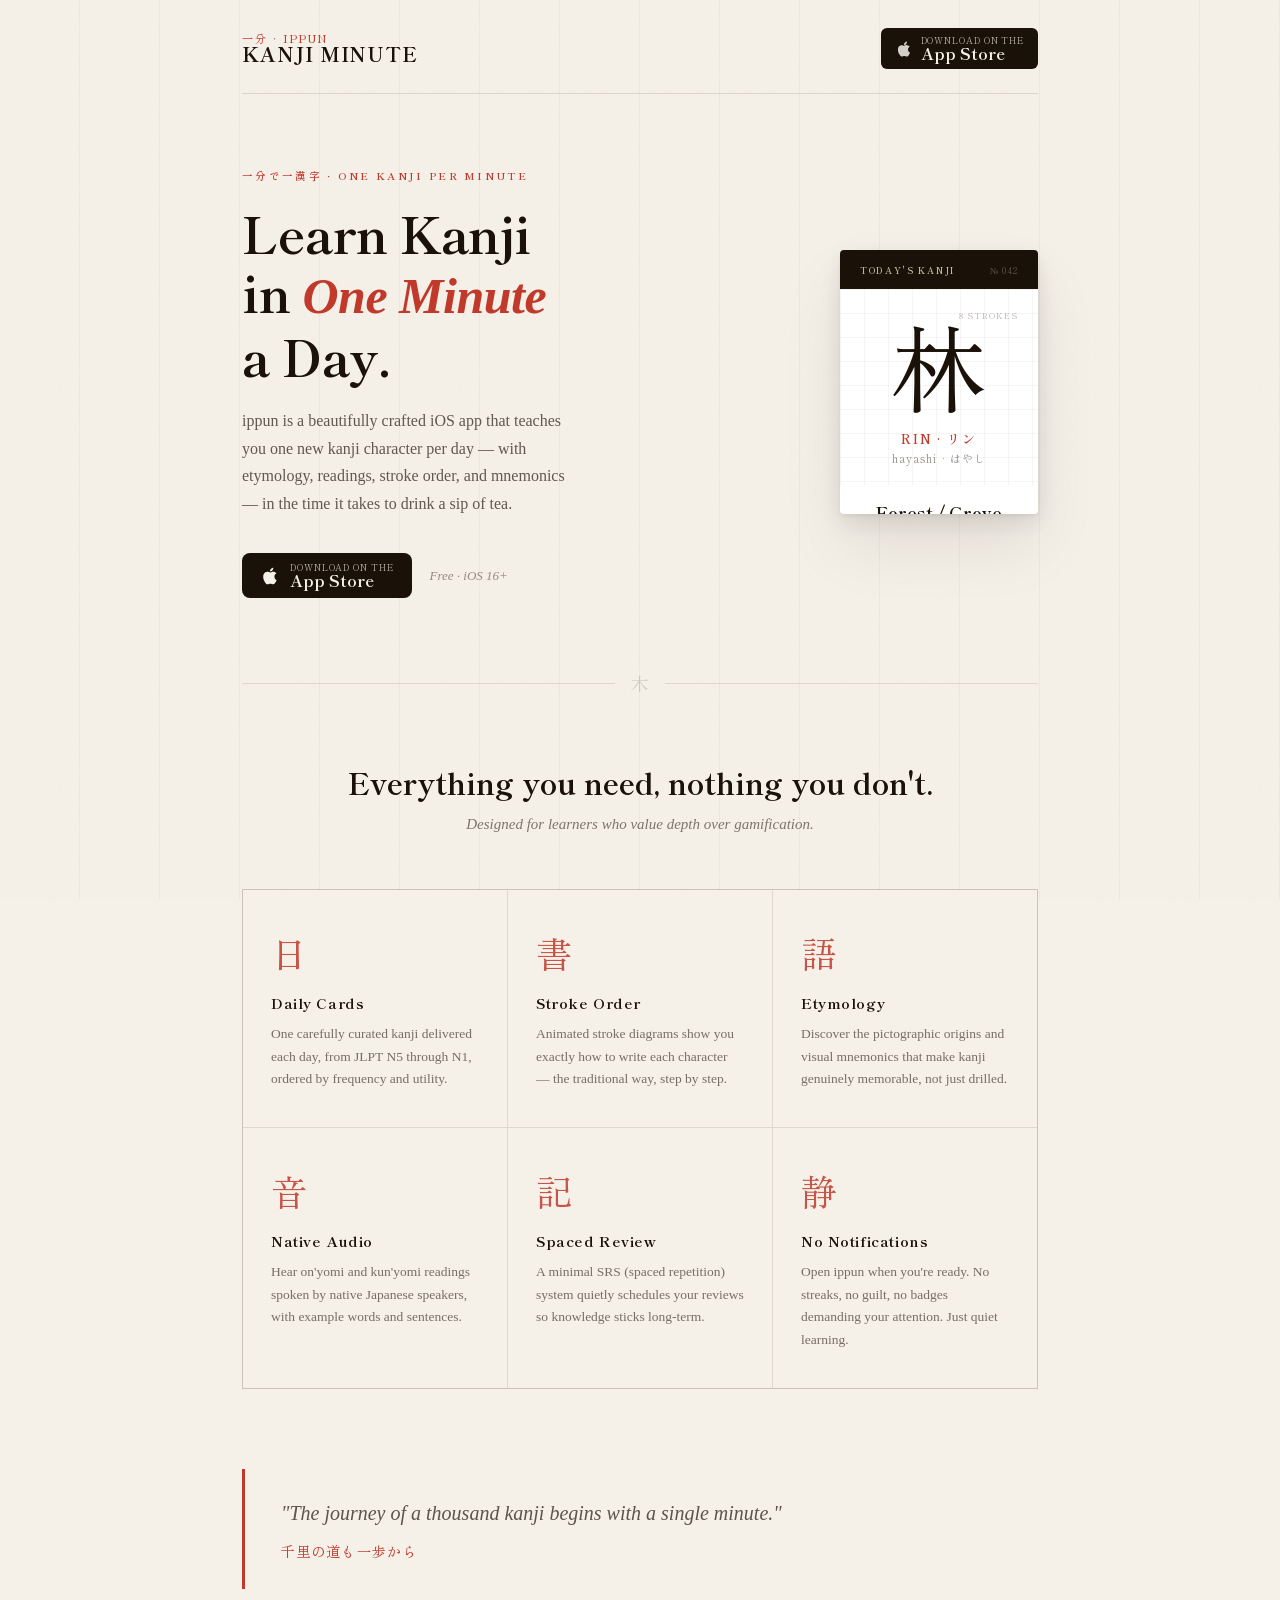
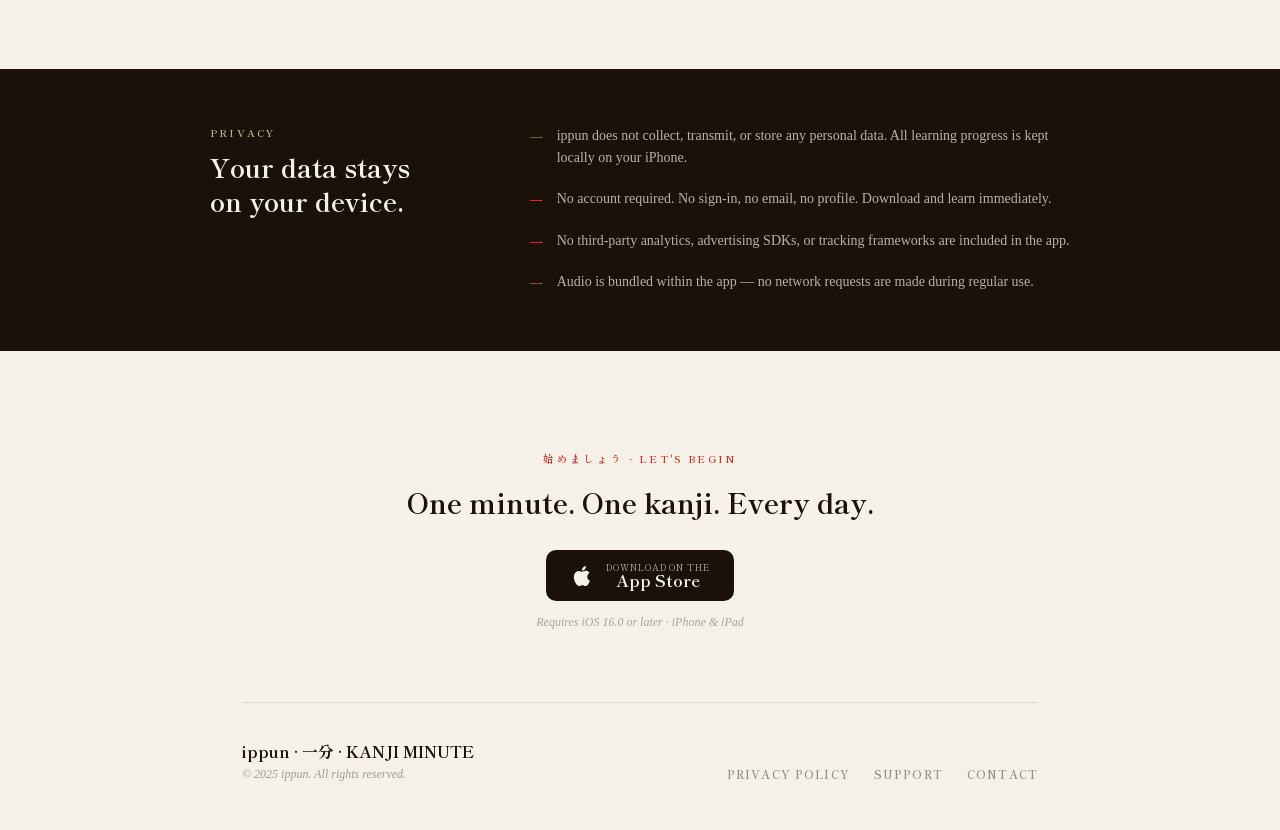
==== index.html @ 3b936dc7 "Add files via upload" ====
<!DOCTYPE html>
<html lang="en">
<head>
  <meta charset="UTF-8" />
  <meta name="viewport" content="width=device-width, initial-scale=1.0" />
  <title>ippun — KANJI MINUTE</title>
  <meta name="description" content="ippun · 一分 · Learn one kanji every minute. A beautifully minimal iOS app for Japanese learners." />
  <link rel="preconnect" href="https://fonts.googleapis.com" />
  <link rel="preconnect" href="https://fonts.gstatic.com" crossorigin />
  <link href="https://fonts.googleapis.com/css2?family=Shippori+Mincho:wght@400;500;600;700&family=IM+Fell+English:ital@0;1&family=Zen+Old+Mincho:wght@400;700&display=swap" rel="stylesheet" />

  <style>
    :root {
      --ink:        #1a1209;
      --paper:      #f5f0e8;
      --warm-mid:   #c8b89a;
      --red:        #c0392b;
      --red-light:  #e74c3c;
      --gold:       #b8860b;
      --faint:      rgba(26,18,9,0.08);
      --faint2:     rgba(26,18,9,0.04);
    }

    *, *::before, *::after { box-sizing: border-box; margin: 0; padding: 0; }

    html { scroll-behavior: smooth; }

    body {
      background-color: var(--paper);
      color: var(--ink);
      font-family: 'IM Fell English', Georgia, serif;
      min-height: 100vh;
      overflow-x: hidden;
      position: relative;
    }

    /* === PAPER TEXTURE OVERLAY === */
    body::before {
      content: '';
      position: fixed;
      inset: 0;
      background-image:
        url("data:image/svg+xml,%3Csvg xmlns='http://www.w3.org/2000/svg' width='400' height='400'%3E%3Cfilter id='n'%3E%3CfeTurbulence type='fractalNoise' baseFrequency='0.75' numOctaves='4' stitchTiles='stitch'/%3E%3CfeColorMatrix type='saturate' values='0'/%3E%3C/filter%3E%3Crect width='400' height='400' filter='url(%23n)' opacity='0.04'/%3E%3C/svg%3E");
      pointer-events: none;
      z-index: 0;
      opacity: 0.6;
    }

    /* === VERTICAL RULE LINES (like manuscript paper) === */
    body::after {
      content: '';
      position: fixed;
      inset: 0;
      background-image: repeating-linear-gradient(
        90deg,
        transparent,
        transparent 79px,
        rgba(26,18,9,0.035) 79px,
        rgba(26,18,9,0.035) 80px
      );
      pointer-events: none;
      z-index: 0;
    }

    /* ============================================================
       LAYOUT
    ============================================================ */
    .wrapper {
      position: relative;
      z-index: 1;
      max-width: 860px;
      margin: 0 auto;
      padding: 0 32px;
    }

    /* === HEADER / NAV === */
    header {
      display: flex;
      align-items: center;
      justify-content: space-between;
      padding: 28px 0 24px;
      border-bottom: 1px solid rgba(26,18,9,0.12);
    }

    .wordmark {
      display: flex;
      flex-direction: column;
      line-height: 1;
    }

    .wordmark-ja {
      font-family: 'Zen Old Mincho', serif;
      font-size: 11px;
      letter-spacing: 0.18em;
      color: var(--red);
      text-transform: uppercase;
    }

    .wordmark-en {
      font-family: 'Shippori Mincho', serif;
      font-size: 20px;
      font-weight: 700;
      letter-spacing: 0.04em;
      color: var(--ink);
    }

    .nav-badge {
      display: inline-flex;
      align-items: center;
      gap: 6px;
      font-family: 'Shippori Mincho', serif;
      font-size: 11px;
      font-weight: 600;
      letter-spacing: 0.14em;
      text-transform: uppercase;
      color: var(--paper);
      background: var(--ink);
      padding: 7px 14px;
      border-radius: 2px;
      text-decoration: none;
      transition: background 0.2s;
    }
    .nav-badge:hover { background: var(--red); }
    .nav-badge svg { flex-shrink: 0; }

    /* === HERO === */
    .hero {
      display: grid;
      grid-template-columns: 1fr 1fr;
      gap: 0;
      padding: 72px 0 64px;
      align-items: center;
    }

    .hero-left { padding-right: 48px; }

    .eyebrow {
      display: inline-block;
      font-family: 'Shippori Mincho', serif;
      font-size: 10.5px;
      font-weight: 600;
      letter-spacing: 0.22em;
      text-transform: uppercase;
      color: var(--red);
      margin-bottom: 20px;
    }

    .hero h1 {
      font-family: 'Shippori Mincho', serif;
      font-size: clamp(32px, 4.5vw, 50px);
      font-weight: 700;
      line-height: 1.18;
      letter-spacing: -0.01em;
      margin-bottom: 22px;
    }

    .hero h1 em {
      font-style: italic;
      font-family: 'IM Fell English', serif;
      color: var(--red);
    }

    .hero-desc {
      font-size: 16px;
      line-height: 1.72;
      color: rgba(26,18,9,0.68);
      margin-bottom: 36px;
      max-width: 340px;
    }

    .cta-row {
      display: flex;
      align-items: center;
      gap: 18px;
      flex-wrap: wrap;
    }

    .cta-appstore {
      display: inline-block;
      text-decoration: none;
      transition: opacity 0.2s, transform 0.2s;
    }
    .cta-appstore:hover { opacity: 0.8; transform: translateY(-1px); }
    .cta-appstore img {
      height: 44px;
      width: auto;
      display: block;
    }

    /* App Store badge SVG fallback */
    .appstore-badge {
      display: inline-flex;
      align-items: center;
      gap: 10px;
      background: var(--ink);
      color: var(--paper);
      padding: 10px 18px;
      border-radius: 8px;
      text-decoration: none;
      transition: background 0.2s, transform 0.2s;
    }
    .appstore-badge:hover { background: #2c2010; transform: translateY(-1px); }
    .appstore-badge-text { display: flex; flex-direction: column; line-height: 1; }
    .appstore-badge-text span:first-child {
      font-family: 'Shippori Mincho', serif;
      font-size: 9px;
      letter-spacing: 0.1em;
      text-transform: uppercase;
      opacity: 0.7;
    }
    .appstore-badge-text span:last-child {
      font-family: 'Shippori Mincho', serif;
      font-size: 16px;
      font-weight: 700;
    }

    .hero-tag {
      font-size: 13px;
      color: rgba(26,18,9,0.45);
      font-style: italic;
    }

    /* === KANJI DISPLAY CARD === */
    .kanji-card {
      position: relative;
      aspect-ratio: 3/4;
      max-width: 280px;
      margin-left: auto;
      background: white;
      border-radius: 4px;
      box-shadow:
        0 2px 4px rgba(26,18,9,0.06),
        0 8px 24px rgba(26,18,9,0.1),
        0 32px 64px rgba(26,18,9,0.08);
      overflow: hidden;
      display: flex;
      flex-direction: column;
      animation: cardFloat 6s ease-in-out infinite;
    }

    @keyframes cardFloat {
      0%, 100% { transform: translateY(0) rotate(-0.5deg); }
      50%       { transform: translateY(-10px) rotate(0.5deg); }
    }

    .card-top {
      background: var(--ink);
      padding: 14px 20px 12px;
      display: flex;
      justify-content: space-between;
      align-items: center;
    }
    .card-top-label {
      font-family: 'Shippori Mincho', serif;
      font-size: 9px;
      font-weight: 600;
      letter-spacing: 0.2em;
      text-transform: uppercase;
      color: var(--warm-mid);
    }
    .card-top-num {
      font-family: 'Shippori Mincho', serif;
      font-size: 9px;
      color: rgba(245,240,232,0.3);
      letter-spacing: 0.1em;
    }

    .card-body {
      flex: 1;
      display: flex;
      flex-direction: column;
      align-items: center;
      justify-content: center;
      padding: 28px 24px 20px;
      position: relative;
    }

    /* Subtle grid lines on card */
    .card-body::before {
      content: '';
      position: absolute;
      inset: 0;
      background-image:
        linear-gradient(rgba(26,18,9,0.04) 1px, transparent 1px),
        linear-gradient(90deg, rgba(26,18,9,0.04) 1px, transparent 1px);
      background-size: 24px 24px;
    }

    .kanji-main {
      font-family: 'Zen Old Mincho', serif;
      font-size: 96px;
      line-height: 1;
      color: var(--ink);
      position: relative;
      z-index: 1;
      margin-bottom: 16px;
      animation: kanjiReveal 4s ease-out;
    }

    @keyframes kanjiReveal {
      0%   { opacity: 0; transform: scale(0.85); }
      30%  { opacity: 1; transform: scale(1.03); }
      100% { transform: scale(1); }
    }

    .kanji-stroke-hint {
      position: absolute;
      top: 20px;
      right: 20px;
      font-family: 'Shippori Mincho', serif;
      font-size: 8.5px;
      letter-spacing: 0.12em;
      color: rgba(26,18,9,0.3);
      text-transform: uppercase;
      z-index: 1;
    }

    .kanji-readings {
      text-align: center;
      position: relative;
      z-index: 1;
      width: 100%;
    }
    .reading-on {
      font-family: 'Shippori Mincho', serif;
      font-size: 13px;
      font-weight: 600;
      letter-spacing: 0.14em;
      color: var(--red);
      margin-bottom: 2px;
    }
    .reading-kun {
      font-family: 'Shippori Mincho', serif;
      font-size: 11px;
      letter-spacing: 0.1em;
      color: rgba(26,18,9,0.45);
    }

    .card-divider {
      height: 1px;
      background: var(--faint);
      margin: 0 24px;
    }

    .card-meaning {
      padding: 14px 24px 20px;
      text-align: center;
    }
    .card-meaning-word {
      font-family: 'Shippori Mincho', serif;
      font-size: 17px;
      font-weight: 700;
      color: var(--ink);
      margin-bottom: 4px;
    }
    .card-meaning-sub {
      font-size: 11px;
      color: rgba(26,18,9,0.4);
      letter-spacing: 0.04em;
      font-style: italic;
    }

    .card-footer {
      background: var(--faint2);
      border-top: 1px solid var(--faint);
      padding: 10px 20px;
      display: flex;
      justify-content: space-between;
      align-items: center;
    }
    .card-footer-label {
      font-family: 'Shippori Mincho', serif;
      font-size: 8.5px;
      letter-spacing: 0.14em;
      text-transform: uppercase;
      color: rgba(26,18,9,0.28);
    }
    .card-dots {
      display: flex;
      gap: 4px;
    }
    .card-dot {
      width: 5px; height: 5px;
      border-radius: 50%;
      background: var(--faint);
    }
    .card-dot.active { background: var(--red); }

    /* === DIVIDER === */
    .section-divider {
      display: flex;
      align-items: center;
      gap: 16px;
      margin: 8px 0 64px;
    }
    .section-divider::before,
    .section-divider::after {
      content: '';
      flex: 1;
      height: 1px;
      background: rgba(26,18,9,0.1);
    }
    .section-divider span {
      font-family: 'Zen Old Mincho', serif;
      font-size: 18px;
      color: rgba(26,18,9,0.15);
    }

    /* === FEATURES === */
    .features-header {
      text-align: center;
      margin-bottom: 56px;
    }
    .features-header h2 {
      font-family: 'Shippori Mincho', serif;
      font-size: 30px;
      font-weight: 700;
      margin-bottom: 12px;
    }
    .features-header p {
      font-size: 15px;
      color: rgba(26,18,9,0.55);
      font-style: italic;
    }

    .features-grid {
      display: grid;
      grid-template-columns: repeat(3, 1fr);
      gap: 1px;
      background: rgba(26,18,9,0.1);
      border: 1px solid rgba(26,18,9,0.1);
      margin-bottom: 80px;
    }

    .feature {
      background: var(--paper);
      padding: 36px 28px;
      transition: background 0.2s;
    }
    .feature:hover { background: white; }

    .feature-kanji {
      font-family: 'Zen Old Mincho', serif;
      font-size: 36px;
      color: var(--red);
      margin-bottom: 14px;
      display: block;
      opacity: 0.85;
    }

    .feature h3 {
      font-family: 'Shippori Mincho', serif;
      font-size: 14.5px;
      font-weight: 700;
      letter-spacing: 0.04em;
      margin-bottom: 10px;
    }

    .feature p {
      font-size: 13.5px;
      line-height: 1.68;
      color: rgba(26,18,9,0.58);
    }

    /* === QUOTE === */
    .quote-section {
      border-left: 3px solid var(--red);
      padding: 28px 0 28px 36px;
      margin: 0 0 80px;
    }
    .quote-text {
      font-size: 20px;
      line-height: 1.6;
      font-style: italic;
      color: rgba(26,18,9,0.7);
      margin-bottom: 12px;
    }
    .quote-ja {
      font-family: 'Zen Old Mincho', serif;
      font-size: 14px;
      color: var(--red);
      letter-spacing: 0.08em;
    }

    /* === PRIVACY === */
    .privacy-section {
      background: var(--ink);
      color: var(--paper);
      padding: 56px 0;
      margin: 0 -32px 80px;
      padding-left: 32px;
      padding-right: 32px;
    }
    .privacy-inner {
      max-width: 860px;
      margin: 0 auto;
      display: grid;
      grid-template-columns: 1fr 2fr;
      gap: 48px;
      align-items: start;
    }
    .privacy-label {
      font-family: 'Shippori Mincho', serif;
      font-size: 10px;
      font-weight: 600;
      letter-spacing: 0.22em;
      text-transform: uppercase;
      color: var(--warm-mid);
      margin-bottom: 10px;
    }
    .privacy-heading {
      font-family: 'Shippori Mincho', serif;
      font-size: 26px;
      font-weight: 700;
      line-height: 1.3;
    }
    .privacy-points {
      list-style: none;
      display: flex;
      flex-direction: column;
      gap: 18px;
    }
    .privacy-points li {
      display: flex;
      gap: 14px;
      align-items: flex-start;
      font-size: 14px;
      line-height: 1.62;
      color: rgba(245,240,232,0.72);
    }
    .privacy-points li::before {
      content: '一';
      font-family: 'Zen Old Mincho', serif;
      color: var(--red-light);
      flex-shrink: 0;
      margin-top: 1px;
    }

    /* === FOOTER === */
    footer {
      border-top: 1px solid rgba(26,18,9,0.1);
      padding: 36px 0 48px;
      display: flex;
      justify-content: space-between;
      align-items: flex-end;
      flex-wrap: wrap;
      gap: 24px;
    }

    .footer-left {}
    .footer-app-name {
      font-family: 'Shippori Mincho', serif;
      font-size: 16px;
      font-weight: 700;
      margin-bottom: 4px;
    }
    .footer-sub {
      font-size: 12px;
      color: rgba(26,18,9,0.38);
      font-style: italic;
    }

    .footer-links {
      display: flex;
      gap: 24px;
      flex-wrap: wrap;
    }
    .footer-links a {
      font-family: 'Shippori Mincho', serif;
      font-size: 11.5px;
      font-weight: 600;
      letter-spacing: 0.1em;
      text-transform: uppercase;
      color: rgba(26,18,9,0.45);
      text-decoration: none;
      transition: color 0.15s;
    }
    .footer-links a:hover { color: var(--red); }

    /* === ANIMATIONS === */
    @keyframes fadeUp {
      from { opacity: 0; transform: translateY(20px); }
      to   { opacity: 1; transform: translateY(0); }
    }

    .hero-left > * {
      animation: fadeUp 0.7s ease both;
    }
    .eyebrow           { animation-delay: 0.1s; }
    .hero h1           { animation-delay: 0.22s; }
    .hero-desc         { animation-delay: 0.34s; }
    .cta-row           { animation-delay: 0.46s; }
    .kanji-card        { animation-delay: 0.3s; }

    /* === RESPONSIVE === */
    @media (max-width: 680px) {
      .hero {
        grid-template-columns: 1fr;
        padding: 48px 0 40px;
        gap: 40px;
      }
      .hero-left { padding-right: 0; }
      .kanji-card {
        max-width: 220px;
        margin: 0 auto;
      }
      .kanji-main { font-size: 72px; }
      .features-grid { grid-template-columns: 1fr; }
      .privacy-inner { grid-template-columns: 1fr; gap: 28px; }
      footer { flex-direction: column; align-items: flex-start; }
    }
  </style>
</head>
<body>

<!-- ============================================================
     HEADER
============================================================ -->
<div class="wrapper">
  <header>
    <div class="wordmark">
      <span class="wordmark-ja">一分 · Ippun</span>
      <span class="wordmark-en">KANJI MINUTE</span>
    </div>
    <a href="#download" class="appstore-badge" style="padding:8px 14px;border-radius:6px;gap:8px;">
      <svg width="18" height="18" viewBox="0 0 24 24" fill="currentColor" opacity="0.85">
        <path d="M18.71 19.5c-.83 1.24-1.71 2.45-3.05 2.47-1.34.03-1.77-.79-3.29-.79-1.53 0-2 .77-3.27.82-1.31.05-2.3-1.32-3.14-2.53C4.25 17 2.94 12.45 4.7 9.39c.87-1.52 2.43-2.48 4.12-2.51 1.28-.02 2.5.87 3.29.87.78 0 2.26-1.07 3.8-.91.65.03 2.47.26 3.64 1.98l-.09.06c-.22.15-2.22 1.3-2.2 3.88.04 3.06 2.69 4.08 2.72 4.09-.03.07-.42 1.44-1.37 2.61M13 3.5c.73-.83 1.94-1.46 2.94-1.5.13 1.17-.34 2.35-1.04 3.19-.69.85-1.83 1.51-2.95 1.42-.15-1.15.41-2.35 1.05-3.11z"/>
      </svg>
      <div class="appstore-badge-text">
        <span>Download on the</span>
        <span>App Store</span>
      </div>
    </a>
  </header>
</div>

<!-- ============================================================
     HERO
============================================================ -->
<div class="wrapper">
  <section class="hero">

    <div class="hero-left">
      <span class="eyebrow">一分で一漢字 · One Kanji Per Minute</span>
      <h1>Learn Kanji<br/>in <em>One Minute</em><br/>a Day.</h1>
      <p class="hero-desc">
        ippun is a beautifully crafted iOS app that teaches you one new kanji character per day — with etymology, readings, stroke order, and mnemonics — in the time it takes to drink a sip of tea.
      </p>
      <div class="cta-row">
        <a href="#download" class="appstore-badge">
          <svg width="20" height="20" viewBox="0 0 24 24" fill="currentColor">
            <path d="M18.71 19.5c-.83 1.24-1.71 2.45-3.05 2.47-1.34.03-1.77-.79-3.29-.79-1.53 0-2 .77-3.27.82-1.31.05-2.3-1.32-3.14-2.53C4.25 17 2.94 12.45 4.7 9.39c.87-1.52 2.43-2.48 4.12-2.51 1.28-.02 2.5.87 3.29.87.78 0 2.26-1.07 3.8-.91.65.03 2.47.26 3.64 1.98l-.09.06c-.22.15-2.22 1.3-2.2 3.88.04 3.06 2.69 4.08 2.72 4.09-.03.07-.42 1.44-1.37 2.61M13 3.5c.73-.83 1.94-1.46 2.94-1.5.13 1.17-.34 2.35-1.04 3.19-.69.85-1.83 1.51-2.95 1.42-.15-1.15.41-2.35 1.05-3.11z"/>
          </svg>
          <div class="appstore-badge-text">
            <span>Download on the</span>
            <span>App Store</span>
          </div>
        </a>
        <span class="hero-tag">Free · iOS 16+</span>
      </div>
    </div>

    <!-- KANJI FLASH CARD -->
    <div class="kanji-card">
      <div class="card-top">
        <span class="card-top-label">Today's Kanji</span>
        <span class="card-top-num">№ 042</span>
      </div>
      <div class="card-body">
        <span class="kanji-stroke-hint">8 strokes</span>
        <div class="kanji-main">林</div>
        <div class="kanji-readings">
          <div class="reading-on">RIN · リン</div>
          <div class="reading-kun">hayashi · はやし</div>
        </div>
      </div>
      <div class="card-divider"></div>
      <div class="card-meaning">
        <div class="card-meaning-word">Forest / Grove</div>
        <div class="card-meaning-sub">Two trees standing side by side</div>
      </div>
      <div class="card-footer">
        <span class="card-footer-label">Streak · 12 days</span>
        <div class="card-dots">
          <div class="card-dot active"></div>
          <div class="card-dot active"></div>
          <div class="card-dot active"></div>
          <div class="card-dot"></div>
          <div class="card-dot"></div>
        </div>
      </div>
    </div>

  </section>
</div>

<!-- ============================================================
     SECTION DIVIDER
============================================================ -->
<div class="wrapper">
  <div class="section-divider"><span>木</span></div>
</div>

<!-- ============================================================
     FEATURES
============================================================ -->
<div class="wrapper">
  <div class="features-header">
    <h2>Everything you need, nothing you don't.</h2>
    <p>Designed for learners who value depth over gamification.</p>
  </div>

  <div class="features-grid">
    <div class="feature">
      <span class="feature-kanji">日</span>
      <h3>Daily Cards</h3>
      <p>One carefully curated kanji delivered each day, from JLPT N5 through N1, ordered by frequency and utility.</p>
    </div>
    <div class="feature">
      <span class="feature-kanji">書</span>
      <h3>Stroke Order</h3>
      <p>Animated stroke diagrams show you exactly how to write each character — the traditional way, step by step.</p>
    </div>
    <div class="feature">
      <span class="feature-kanji">語</span>
      <h3>Etymology</h3>
      <p>Discover the pictographic origins and visual mnemonics that make kanji genuinely memorable, not just drilled.</p>
    </div>
    <div class="feature">
      <span class="feature-kanji">音</span>
      <h3>Native Audio</h3>
      <p>Hear on'yomi and kun'yomi readings spoken by native Japanese speakers, with example words and sentences.</p>
    </div>
    <div class="feature">
      <span class="feature-kanji">記</span>
      <h3>Spaced Review</h3>
      <p>A minimal SRS (spaced repetition) system quietly schedules your reviews so knowledge sticks long-term.</p>
    </div>
    <div class="feature">
      <span class="feature-kanji">静</span>
      <h3>No Notifications</h3>
      <p>Open ippun when you're ready. No streaks, no guilt, no badges demanding your attention. Just quiet learning.</p>
    </div>
  </div>
</div>

<!-- ============================================================
     QUOTE
============================================================ -->
<div class="wrapper">
  <div class="quote-section">
    <p class="quote-text">"The journey of a thousand kanji begins with a single minute."</p>
    <p class="quote-ja">千里の道も一歩から</p>
  </div>
</div>

<!-- ============================================================
     PRIVACY
============================================================ -->
<div class="privacy-section">
  <div class="privacy-inner">
    <div>
      <p class="privacy-label">Privacy</p>
      <h2 class="privacy-heading">Your data stays<br/>on your device.</h2>
    </div>
    <ul class="privacy-points">
      <li>ippun does not collect, transmit, or store any personal data. All learning progress is kept locally on your iPhone.</li>
      <li>No account required. No sign-in, no email, no profile. Download and learn immediately.</li>
      <li>No third-party analytics, advertising SDKs, or tracking frameworks are included in the app.</li>
      <li>Audio is bundled within the app — no network requests are made during regular use.</li>
    </ul>
  </div>
</div>

<!-- ============================================================
     DOWNLOAD SECTION
============================================================ -->
<div class="wrapper" id="download">
  <div style="text-align:center; padding: 20px 0 72px;">
    <p class="eyebrow" style="display:block; margin-bottom:16px;">始めましょう · Let's Begin</p>
    <h2 style="font-family:'Shippori Mincho',serif; font-size:28px; font-weight:700; margin-bottom:28px;">One minute. One kanji. Every day.</h2>
    <a href="https://apps.apple.com" class="appstore-badge" style="display:inline-flex; padding:13px 24px; border-radius:10px; gap:12px; font-size:1.05em;">
      <svg width="24" height="24" viewBox="0 0 24 24" fill="currentColor">
        <path d="M18.71 19.5c-.83 1.24-1.71 2.45-3.05 2.47-1.34.03-1.77-.79-3.29-.79-1.53 0-2 .77-3.27.82-1.31.05-2.3-1.32-3.14-2.53C4.25 17 2.94 12.45 4.7 9.39c.87-1.52 2.43-2.48 4.12-2.51 1.28-.02 2.5.87 3.29.87.78 0 2.26-1.07 3.8-.91.65.03 2.47.26 3.64 1.98l-.09.06c-.22.15-2.22 1.3-2.2 3.88.04 3.06 2.69 4.08 2.72 4.09-.03.07-.42 1.44-1.37 2.61M13 3.5c.73-.83 1.94-1.46 2.94-1.5.13 1.17-.34 2.35-1.04 3.19-.69.85-1.83 1.51-2.95 1.42-.15-1.15.41-2.35 1.05-3.11z"/>
      </svg>
      <div class="appstore-badge-text">
        <span>Download on the</span>
        <span>App Store</span>
      </div>
    </a>
    <p style="margin-top:14px; font-size:12px; color:rgba(26,18,9,0.35); font-style:italic;">Requires iOS 16.0 or later · iPhone &amp; iPad</p>
  </div>
</div>

<!-- ============================================================
     FOOTER
============================================================ -->
<div class="wrapper">
  <footer>
    <div class="footer-left">
      <p class="footer-app-name">ippun · 一分 · KANJI MINUTE</p>
      <p class="footer-sub">&copy; 2025 ippun. All rights reserved.</p>
    </div>
    <nav class="footer-links">
      <a href="privacy.html">Privacy Policy</a>
      <a href="support.html">Support</a>
      <a href="mailto:hello@ippun.app">Contact</a>
    </nav>
  </footer>
</div>

</body>
</html>
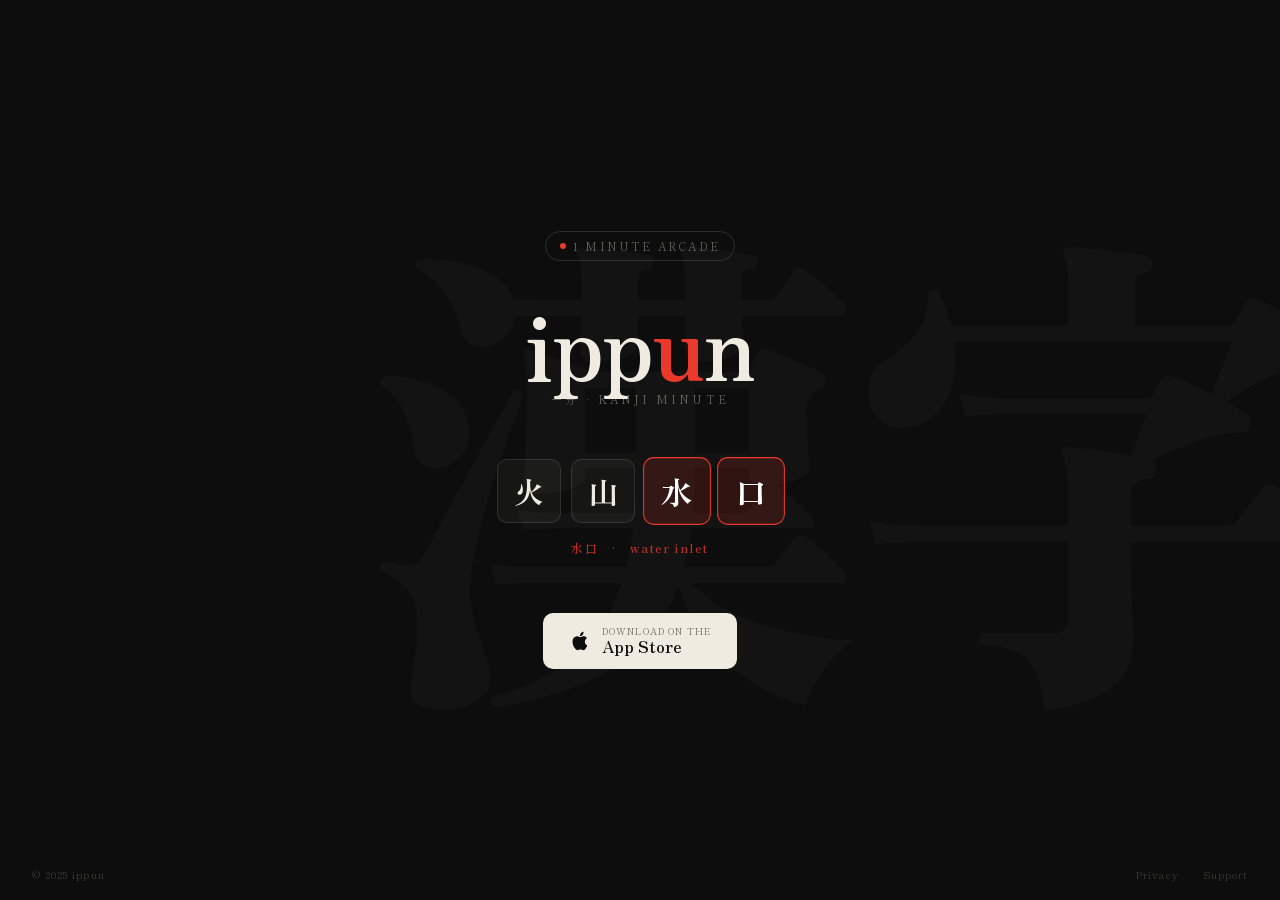
==== commit 0389bb74: "Update index.html" ====
--- a/index.html
+++ b/index.html
@@ -4,810 +4,286 @@
   <meta charset="UTF-8" />
   <meta name="viewport" content="width=device-width, initial-scale=1.0" />
   <title>ippun — KANJI MINUTE</title>
-  <meta name="description" content="ippun · 一分 · Learn one kanji every minute. A beautifully minimal iOS app for Japanese learners." />
+  <meta name="description" content="A 1-minute kanji arcade game for iOS. Tap. Match. Discover." />
   <link rel="preconnect" href="https://fonts.googleapis.com" />
   <link rel="preconnect" href="https://fonts.gstatic.com" crossorigin />
-  <link href="https://fonts.googleapis.com/css2?family=Shippori+Mincho:wght@400;500;600;700&family=IM+Fell+English:ital@0;1&family=Zen+Old+Mincho:wght@400;700&display=swap" rel="stylesheet" />
+  <link href="https://fonts.googleapis.com/css2?family=Zen+Old+Mincho:wght@400;700;900&family=Shippori+Mincho:wght@400;600&display=swap" rel="stylesheet" />
 
   <style>
     :root {
-      --ink:        #1a1209;
-      --paper:      #f5f0e8;
-      --warm-mid:   #c8b89a;
-      --red:        #c0392b;
-      --red-light:  #e74c3c;
-      --gold:       #b8860b;
-      --faint:      rgba(26,18,9,0.08);
-      --faint2:     rgba(26,18,9,0.04);
+      --bg:   #0d0d0d;
+      --ink:  #f0ebe0;
+      --red:  #e8392a;
+      --dim:  rgba(240,235,224,0.38);
     }
 
     *, *::before, *::after { box-sizing: border-box; margin: 0; padding: 0; }
 
-    html { scroll-behavior: smooth; }
-
     body {
-      background-color: var(--paper);
+      background: var(--bg);
       color: var(--ink);
-      font-family: 'IM Fell English', Georgia, serif;
+      font-family: 'Shippori Mincho', Georgia, serif;
       min-height: 100vh;
-      overflow-x: hidden;
+      display: flex;
+      flex-direction: column;
+      align-items: center;
+      justify-content: center;
+      padding: 48px 24px;
       position: relative;
-    }
-
-    /* === PAPER TEXTURE OVERLAY === */
-    body::before {
-      content: '';
+      overflow: hidden;
+    }
+
+    /* Big ambient kanji in background */
+    .bg-kanji {
       position: fixed;
-      inset: 0;
-      background-image:
-        url("data:image/svg+xml,%3Csvg xmlns='http://www.w3.org/2000/svg' width='400' height='400'%3E%3Cfilter id='n'%3E%3CfeTurbulence type='fractalNoise' baseFrequency='0.75' numOctaves='4' stitchTiles='stitch'/%3E%3CfeColorMatrix type='saturate' values='0'/%3E%3C/filter%3E%3Crect width='400' height='400' filter='url(%23n)' opacity='0.04'/%3E%3C/svg%3E");
+      font-family: 'Zen Old Mincho', serif;
+      font-weight: 900;
+      font-size: clamp(260px, 40vw, 520px);
+      color: rgba(240,235,224,0.028);
+      user-select: none;
       pointer-events: none;
-      z-index: 0;
-      opacity: 0.6;
-    }
-
-    /* === VERTICAL RULE LINES (like manuscript paper) === */
-    body::after {
-      content: '';
-      position: fixed;
-      inset: 0;
-      background-image: repeating-linear-gradient(
-        90deg,
-        transparent,
-        transparent 79px,
-        rgba(26,18,9,0.035) 79px,
-        rgba(26,18,9,0.035) 80px
-      );
-      pointer-events: none;
-      z-index: 0;
-    }
-
-    /* ============================================================
-       LAYOUT
-    ============================================================ */
-    .wrapper {
+      line-height: 1;
+      right: -4vw;
+      top: 50%;
+      transform: translateY(-50%);
+      letter-spacing: -0.05em;
+      animation: breathe 8s ease-in-out infinite;
+    }
+    @keyframes breathe {
+      0%,100% { opacity: 0.6; }
+      50%      { opacity: 1; }
+    }
+
+    /* Main container */
+    .center {
       position: relative;
       z-index: 1;
-      max-width: 860px;
-      margin: 0 auto;
-      padding: 0 32px;
-    }
-
-    /* === HEADER / NAV === */
-    header {
-      display: flex;
-      align-items: center;
-      justify-content: space-between;
-      padding: 28px 0 24px;
-      border-bottom: 1px solid rgba(26,18,9,0.12);
-    }
-
-    .wordmark {
+      text-align: center;
+      max-width: 480px;
       display: flex;
       flex-direction: column;
-      line-height: 1;
-    }
-
-    .wordmark-ja {
-      font-family: 'Zen Old Mincho', serif;
+      align-items: center;
+    }
+
+    /* Minute countdown chip */
+    .chip {
+      display: inline-flex;
+      align-items: center;
+      gap: 7px;
+      border: 1px solid rgba(240,235,224,0.15);
+      border-radius: 999px;
+      padding: 6px 14px;
       font-size: 11px;
-      letter-spacing: 0.18em;
-      color: var(--red);
+      letter-spacing: 0.2em;
       text-transform: uppercase;
-    }
-
-    .wordmark-en {
-      font-family: 'Shippori Mincho', serif;
-      font-size: 20px;
+      color: var(--dim);
+      margin-bottom: 40px;
+      animation: fadeIn 0.6s ease both;
+    }
+    .chip-dot {
+      width: 6px; height: 6px;
+      border-radius: 50%;
+      background: var(--red);
+      animation: pulse 1.4s ease-in-out infinite;
+    }
+    @keyframes pulse {
+      0%,100% { opacity: 1; transform: scale(1); }
+      50%      { opacity: 0.5; transform: scale(0.7); }
+    }
+
+    /* App name */
+    h1 {
+      font-family: 'Zen Old Mincho', serif;
+      font-weight: 900;
+      font-size: clamp(48px, 12vw, 88px);
+      letter-spacing: -0.02em;
+      line-height: 0.95;
+      margin-bottom: 6px;
+      animation: fadeIn 0.6s 0.1s ease both;
+    }
+    h1 span { color: var(--red); }
+
+    .subtitle {
+      font-size: 11px;
+      letter-spacing: 0.28em;
+      text-transform: uppercase;
+      color: var(--dim);
+      margin-bottom: 52px;
+      animation: fadeIn 0.6s 0.2s ease both;
+    }
+
+    /* Kanji tiles demo */
+    .tiles {
+      display: flex;
+      gap: 10px;
+      margin-bottom: 16px;
+      animation: fadeIn 0.6s 0.3s ease both;
+    }
+    .tile {
+      width: 64px;
+      height: 64px;
+      border: 1px solid rgba(240,235,224,0.12);
+      border-radius: 10px;
+      display: flex;
+      align-items: center;
+      justify-content: center;
+      font-family: 'Zen Old Mincho', serif;
+      font-size: 30px;
       font-weight: 700;
-      letter-spacing: 0.04em;
       color: var(--ink);
-    }
-
-    .nav-badge {
+      background: rgba(240,235,224,0.04);
+      cursor: default;
+      transition: background 0.15s, border-color 0.15s, transform 0.15s;
+    }
+    .tile.lit {
+      background: rgba(232,57,42,0.15);
+      border-color: var(--red);
+      color: #fff;
+      transform: scale(1.06);
+    }
+
+    .compound-hint {
+      font-size: 12px;
+      letter-spacing: 0.12em;
+      color: var(--dim);
+      margin-bottom: 56px;
+      height: 18px;
+      animation: fadeIn 0.6s 0.35s ease both;
+    }
+    .compound-hint span {
+      color: rgba(232,57,42,0.8);
+      font-weight: 600;
+    }
+
+    /* App Store button */
+    .appstore {
       display: inline-flex;
       align-items: center;
-      gap: 6px;
-      font-family: 'Shippori Mincho', serif;
-      font-size: 11px;
-      font-weight: 600;
-      letter-spacing: 0.14em;
+      gap: 11px;
+      background: var(--ink);
+      color: var(--bg);
+      padding: 13px 26px;
+      border-radius: 10px;
+      text-decoration: none;
+      transition: opacity 0.15s, transform 0.15s;
+      animation: fadeIn 0.6s 0.45s ease both;
+    }
+    .appstore:hover { opacity: 0.88; transform: translateY(-2px); }
+    .appstore-text { display: flex; flex-direction: column; line-height: 1.2; text-align: left; }
+    .appstore-text small {
+      font-size: 9.5px;
+      letter-spacing: 0.12em;
       text-transform: uppercase;
-      color: var(--paper);
-      background: var(--ink);
-      padding: 7px 14px;
-      border-radius: 2px;
-      text-decoration: none;
-      transition: background 0.2s;
-    }
-    .nav-badge:hover { background: var(--red); }
-    .nav-badge svg { flex-shrink: 0; }
-
-    /* === HERO === */
-    .hero {
-      display: grid;
-      grid-template-columns: 1fr 1fr;
-      gap: 0;
-      padding: 72px 0 64px;
-      align-items: center;
-    }
-
-    .hero-left { padding-right: 48px; }
-
-    .eyebrow {
-      display: inline-block;
-      font-family: 'Shippori Mincho', serif;
-      font-size: 10.5px;
-      font-weight: 600;
-      letter-spacing: 0.22em;
-      text-transform: uppercase;
-      color: var(--red);
-      margin-bottom: 20px;
-    }
-
-    .hero h1 {
-      font-family: 'Shippori Mincho', serif;
-      font-size: clamp(32px, 4.5vw, 50px);
-      font-weight: 700;
-      line-height: 1.18;
-      letter-spacing: -0.01em;
-      margin-bottom: 22px;
-    }
-
-    .hero h1 em {
-      font-style: italic;
-      font-family: 'IM Fell English', serif;
-      color: var(--red);
-    }
-
-    .hero-desc {
-      font-size: 16px;
-      line-height: 1.72;
-      color: rgba(26,18,9,0.68);
-      margin-bottom: 36px;
-      max-width: 340px;
-    }
-
-    .cta-row {
-      display: flex;
-      align-items: center;
-      gap: 18px;
-      flex-wrap: wrap;
-    }
-
-    .cta-appstore {
-      display: inline-block;
-      text-decoration: none;
-      transition: opacity 0.2s, transform 0.2s;
-    }
-    .cta-appstore:hover { opacity: 0.8; transform: translateY(-1px); }
-    .cta-appstore img {
-      height: 44px;
-      width: auto;
-      display: block;
-    }
-
-    /* App Store badge SVG fallback */
-    .appstore-badge {
-      display: inline-flex;
-      align-items: center;
-      gap: 10px;
-      background: var(--ink);
-      color: var(--paper);
-      padding: 10px 18px;
-      border-radius: 8px;
-      text-decoration: none;
-      transition: background 0.2s, transform 0.2s;
-    }
-    .appstore-badge:hover { background: #2c2010; transform: translateY(-1px); }
-    .appstore-badge-text { display: flex; flex-direction: column; line-height: 1; }
-    .appstore-badge-text span:first-child {
-      font-family: 'Shippori Mincho', serif;
-      font-size: 9px;
-      letter-spacing: 0.1em;
-      text-transform: uppercase;
-      opacity: 0.7;
-    }
-    .appstore-badge-text span:last-child {
-      font-family: 'Shippori Mincho', serif;
+      opacity: 0.55;
+    }
+    .appstore-text strong {
+      font-family: 'Zen Old Mincho', serif;
       font-size: 16px;
       font-weight: 700;
     }
 
-    .hero-tag {
-      font-size: 13px;
-      color: rgba(26,18,9,0.45);
-      font-style: italic;
-    }
-
-    /* === KANJI DISPLAY CARD === */
-    .kanji-card {
-      position: relative;
-      aspect-ratio: 3/4;
-      max-width: 280px;
-      margin-left: auto;
-      background: white;
-      border-radius: 4px;
-      box-shadow:
-        0 2px 4px rgba(26,18,9,0.06),
-        0 8px 24px rgba(26,18,9,0.1),
-        0 32px 64px rgba(26,18,9,0.08);
-      overflow: hidden;
-      display: flex;
-      flex-direction: column;
-      animation: cardFloat 6s ease-in-out infinite;
-    }
-
-    @keyframes cardFloat {
-      0%, 100% { transform: translateY(0) rotate(-0.5deg); }
-      50%       { transform: translateY(-10px) rotate(0.5deg); }
-    }
-
-    .card-top {
-      background: var(--ink);
-      padding: 14px 20px 12px;
+    /* Footer */
+    footer {
+      position: fixed;
+      bottom: 0; left: 0; right: 0;
+      padding: 18px 32px;
       display: flex;
       justify-content: space-between;
       align-items: center;
-    }
-    .card-top-label {
-      font-family: 'Shippori Mincho', serif;
-      font-size: 9px;
-      font-weight: 600;
-      letter-spacing: 0.2em;
-      text-transform: uppercase;
-      color: var(--warm-mid);
-    }
-    .card-top-num {
-      font-family: 'Shippori Mincho', serif;
-      font-size: 9px;
-      color: rgba(245,240,232,0.3);
+      font-size: 10.5px;
       letter-spacing: 0.1em;
-    }
-
-    .card-body {
-      flex: 1;
-      display: flex;
-      flex-direction: column;
-      align-items: center;
-      justify-content: center;
-      padding: 28px 24px 20px;
-      position: relative;
-    }
-
-    /* Subtle grid lines on card */
-    .card-body::before {
-      content: '';
-      position: absolute;
-      inset: 0;
-      background-image:
-        linear-gradient(rgba(26,18,9,0.04) 1px, transparent 1px),
-        linear-gradient(90deg, rgba(26,18,9,0.04) 1px, transparent 1px);
-      background-size: 24px 24px;
-    }
-
-    .kanji-main {
-      font-family: 'Zen Old Mincho', serif;
-      font-size: 96px;
-      line-height: 1;
-      color: var(--ink);
-      position: relative;
-      z-index: 1;
-      margin-bottom: 16px;
-      animation: kanjiReveal 4s ease-out;
-    }
-
-    @keyframes kanjiReveal {
-      0%   { opacity: 0; transform: scale(0.85); }
-      30%  { opacity: 1; transform: scale(1.03); }
-      100% { transform: scale(1); }
-    }
-
-    .kanji-stroke-hint {
-      position: absolute;
-      top: 20px;
-      right: 20px;
-      font-family: 'Shippori Mincho', serif;
-      font-size: 8.5px;
-      letter-spacing: 0.12em;
-      color: rgba(26,18,9,0.3);
-      text-transform: uppercase;
-      z-index: 1;
-    }
-
-    .kanji-readings {
-      text-align: center;
-      position: relative;
-      z-index: 1;
-      width: 100%;
-    }
-    .reading-on {
-      font-family: 'Shippori Mincho', serif;
-      font-size: 13px;
-      font-weight: 600;
-      letter-spacing: 0.14em;
-      color: var(--red);
-      margin-bottom: 2px;
-    }
-    .reading-kun {
-      font-family: 'Shippori Mincho', serif;
-      font-size: 11px;
-      letter-spacing: 0.1em;
-      color: rgba(26,18,9,0.45);
-    }
-
-    .card-divider {
-      height: 1px;
-      background: var(--faint);
-      margin: 0 24px;
-    }
-
-    .card-meaning {
-      padding: 14px 24px 20px;
-      text-align: center;
-    }
-    .card-meaning-word {
-      font-family: 'Shippori Mincho', serif;
-      font-size: 17px;
-      font-weight: 700;
-      color: var(--ink);
-      margin-bottom: 4px;
-    }
-    .card-meaning-sub {
-      font-size: 11px;
-      color: rgba(26,18,9,0.4);
-      letter-spacing: 0.04em;
-      font-style: italic;
-    }
-
-    .card-footer {
-      background: var(--faint2);
-      border-top: 1px solid var(--faint);
-      padding: 10px 20px;
-      display: flex;
-      justify-content: space-between;
-      align-items: center;
-    }
-    .card-footer-label {
-      font-family: 'Shippori Mincho', serif;
-      font-size: 8.5px;
-      letter-spacing: 0.14em;
-      text-transform: uppercase;
-      color: rgba(26,18,9,0.28);
-    }
-    .card-dots {
-      display: flex;
-      gap: 4px;
-    }
-    .card-dot {
-      width: 5px; height: 5px;
-      border-radius: 50%;
-      background: var(--faint);
-    }
-    .card-dot.active { background: var(--red); }
-
-    /* === DIVIDER === */
-    .section-divider {
-      display: flex;
-      align-items: center;
-      gap: 16px;
-      margin: 8px 0 64px;
-    }
-    .section-divider::before,
-    .section-divider::after {
-      content: '';
-      flex: 1;
-      height: 1px;
-      background: rgba(26,18,9,0.1);
-    }
-    .section-divider span {
-      font-family: 'Zen Old Mincho', serif;
-      font-size: 18px;
-      color: rgba(26,18,9,0.15);
-    }
-
-    /* === FEATURES === */
-    .features-header {
-      text-align: center;
-      margin-bottom: 56px;
-    }
-    .features-header h2 {
-      font-family: 'Shippori Mincho', serif;
-      font-size: 30px;
-      font-weight: 700;
-      margin-bottom: 12px;
-    }
-    .features-header p {
-      font-size: 15px;
-      color: rgba(26,18,9,0.55);
-      font-style: italic;
-    }
-
-    .features-grid {
-      display: grid;
-      grid-template-columns: repeat(3, 1fr);
-      gap: 1px;
-      background: rgba(26,18,9,0.1);
-      border: 1px solid rgba(26,18,9,0.1);
-      margin-bottom: 80px;
-    }
-
-    .feature {
-      background: var(--paper);
-      padding: 36px 28px;
-      transition: background 0.2s;
-    }
-    .feature:hover { background: white; }
-
-    .feature-kanji {
-      font-family: 'Zen Old Mincho', serif;
-      font-size: 36px;
-      color: var(--red);
-      margin-bottom: 14px;
-      display: block;
-      opacity: 0.85;
-    }
-
-    .feature h3 {
-      font-family: 'Shippori Mincho', serif;
-      font-size: 14.5px;
-      font-weight: 700;
-      letter-spacing: 0.04em;
-      margin-bottom: 10px;
-    }
-
-    .feature p {
-      font-size: 13.5px;
-      line-height: 1.68;
-      color: rgba(26,18,9,0.58);
-    }
-
-    /* === QUOTE === */
-    .quote-section {
-      border-left: 3px solid var(--red);
-      padding: 28px 0 28px 36px;
-      margin: 0 0 80px;
-    }
-    .quote-text {
-      font-size: 20px;
-      line-height: 1.6;
-      font-style: italic;
-      color: rgba(26,18,9,0.7);
-      margin-bottom: 12px;
-    }
-    .quote-ja {
-      font-family: 'Zen Old Mincho', serif;
-      font-size: 14px;
-      color: var(--red);
-      letter-spacing: 0.08em;
-    }
-
-    /* === PRIVACY === */
-    .privacy-section {
-      background: var(--ink);
-      color: var(--paper);
-      padding: 56px 0;
-      margin: 0 -32px 80px;
-      padding-left: 32px;
-      padding-right: 32px;
-    }
-    .privacy-inner {
-      max-width: 860px;
-      margin: 0 auto;
-      display: grid;
-      grid-template-columns: 1fr 2fr;
-      gap: 48px;
-      align-items: start;
-    }
-    .privacy-label {
-      font-family: 'Shippori Mincho', serif;
-      font-size: 10px;
-      font-weight: 600;
-      letter-spacing: 0.22em;
-      text-transform: uppercase;
-      color: var(--warm-mid);
-      margin-bottom: 10px;
-    }
-    .privacy-heading {
-      font-family: 'Shippori Mincho', serif;
-      font-size: 26px;
-      font-weight: 700;
-      line-height: 1.3;
-    }
-    .privacy-points {
-      list-style: none;
-      display: flex;
-      flex-direction: column;
-      gap: 18px;
-    }
-    .privacy-points li {
-      display: flex;
-      gap: 14px;
-      align-items: flex-start;
-      font-size: 14px;
-      line-height: 1.62;
-      color: rgba(245,240,232,0.72);
-    }
-    .privacy-points li::before {
-      content: '一';
-      font-family: 'Zen Old Mincho', serif;
-      color: var(--red-light);
-      flex-shrink: 0;
-      margin-top: 1px;
-    }
-
-    /* === FOOTER === */
-    footer {
-      border-top: 1px solid rgba(26,18,9,0.1);
-      padding: 36px 0 48px;
-      display: flex;
-      justify-content: space-between;
-      align-items: flex-end;
-      flex-wrap: wrap;
-      gap: 24px;
-    }
-
-    .footer-left {}
-    .footer-app-name {
-      font-family: 'Shippori Mincho', serif;
-      font-size: 16px;
-      font-weight: 700;
-      margin-bottom: 4px;
-    }
-    .footer-sub {
-      font-size: 12px;
-      color: rgba(26,18,9,0.38);
-      font-style: italic;
-    }
-
-    .footer-links {
-      display: flex;
-      gap: 24px;
-      flex-wrap: wrap;
-    }
-    .footer-links a {
-      font-family: 'Shippori Mincho', serif;
-      font-size: 11.5px;
-      font-weight: 600;
-      letter-spacing: 0.1em;
-      text-transform: uppercase;
-      color: rgba(26,18,9,0.45);
+      color: rgba(240,235,224,0.2);
+      z-index: 2;
+    }
+    footer a {
+      color: inherit;
       text-decoration: none;
       transition: color 0.15s;
     }
-    .footer-links a:hover { color: var(--red); }
-
-    /* === ANIMATIONS === */
-    @keyframes fadeUp {
-      from { opacity: 0; transform: translateY(20px); }
+    footer a:hover { color: rgba(240,235,224,0.55); }
+    footer nav { display: flex; gap: 24px; }
+
+    @keyframes fadeIn {
+      from { opacity: 0; transform: translateY(12px); }
       to   { opacity: 1; transform: translateY(0); }
     }
 
-    .hero-left > * {
-      animation: fadeUp 0.7s ease both;
-    }
-    .eyebrow           { animation-delay: 0.1s; }
-    .hero h1           { animation-delay: 0.22s; }
-    .hero-desc         { animation-delay: 0.34s; }
-    .cta-row           { animation-delay: 0.46s; }
-    .kanji-card        { animation-delay: 0.3s; }
-
-    /* === RESPONSIVE === */
-    @media (max-width: 680px) {
-      .hero {
-        grid-template-columns: 1fr;
-        padding: 48px 0 40px;
-        gap: 40px;
-      }
-      .hero-left { padding-right: 0; }
-      .kanji-card {
-        max-width: 220px;
-        margin: 0 auto;
-      }
-      .kanji-main { font-size: 72px; }
-      .features-grid { grid-template-columns: 1fr; }
-      .privacy-inner { grid-template-columns: 1fr; gap: 28px; }
-      footer { flex-direction: column; align-items: flex-start; }
+    @media (max-width: 400px) {
+      .tile { width: 54px; height: 54px; font-size: 24px; }
     }
   </style>
 </head>
 <body>
 
-<!-- ============================================================
-     HEADER
-============================================================ -->
-<div class="wrapper">
-  <header>
-    <div class="wordmark">
-      <span class="wordmark-ja">一分 · Ippun</span>
-      <span class="wordmark-en">KANJI MINUTE</span>
+  <div class="bg-kanji">漢字</div>
+
+  <div class="center">
+
+    <div class="chip">
+      <div class="chip-dot"></div>
+      1 minute arcade
     </div>
-    <a href="#download" class="appstore-badge" style="padding:8px 14px;border-radius:6px;gap:8px;">
-      <svg width="18" height="18" viewBox="0 0 24 24" fill="currentColor" opacity="0.85">
+
+    <h1>ipp<span>u</span>n</h1>
+    <p class="subtitle">一分 · Kanji Minute</p>
+
+    <!-- Animated tile demo -->
+    <div class="tiles">
+      <div class="tile" id="t0">火</div>
+      <div class="tile" id="t1">山</div>
+      <div class="tile" id="t2">水</div>
+      <div class="tile" id="t3">口</div>
+    </div>
+    <p class="compound-hint" id="hint">&nbsp;</p>
+
+    <a href="https://apps.apple.com" class="appstore">
+      <svg width="22" height="22" viewBox="0 0 24 24" fill="currentColor">
         <path d="M18.71 19.5c-.83 1.24-1.71 2.45-3.05 2.47-1.34.03-1.77-.79-3.29-.79-1.53 0-2 .77-3.27.82-1.31.05-2.3-1.32-3.14-2.53C4.25 17 2.94 12.45 4.7 9.39c.87-1.52 2.43-2.48 4.12-2.51 1.28-.02 2.5.87 3.29.87.78 0 2.26-1.07 3.8-.91.65.03 2.47.26 3.64 1.98l-.09.06c-.22.15-2.22 1.3-2.2 3.88.04 3.06 2.69 4.08 2.72 4.09-.03.07-.42 1.44-1.37 2.61M13 3.5c.73-.83 1.94-1.46 2.94-1.5.13 1.17-.34 2.35-1.04 3.19-.69.85-1.83 1.51-2.95 1.42-.15-1.15.41-2.35 1.05-3.11z"/>
       </svg>
-      <div class="appstore-badge-text">
-        <span>Download on the</span>
-        <span>App Store</span>
+      <div class="appstore-text">
+        <small>Download on the</small>
+        <strong>App Store</strong>
       </div>
     </a>
-  </header>
-</div>
-
-<!-- ============================================================
-     HERO
-============================================================ -->
-<div class="wrapper">
-  <section class="hero">
-
-    <div class="hero-left">
-      <span class="eyebrow">一分で一漢字 · One Kanji Per Minute</span>
-      <h1>Learn Kanji<br/>in <em>One Minute</em><br/>a Day.</h1>
-      <p class="hero-desc">
-        ippun is a beautifully crafted iOS app that teaches you one new kanji character per day — with etymology, readings, stroke order, and mnemonics — in the time it takes to drink a sip of tea.
-      </p>
-      <div class="cta-row">
-        <a href="#download" class="appstore-badge">
-          <svg width="20" height="20" viewBox="0 0 24 24" fill="currentColor">
-            <path d="M18.71 19.5c-.83 1.24-1.71 2.45-3.05 2.47-1.34.03-1.77-.79-3.29-.79-1.53 0-2 .77-3.27.82-1.31.05-2.3-1.32-3.14-2.53C4.25 17 2.94 12.45 4.7 9.39c.87-1.52 2.43-2.48 4.12-2.51 1.28-.02 2.5.87 3.29.87.78 0 2.26-1.07 3.8-.91.65.03 2.47.26 3.64 1.98l-.09.06c-.22.15-2.22 1.3-2.2 3.88.04 3.06 2.69 4.08 2.72 4.09-.03.07-.42 1.44-1.37 2.61M13 3.5c.73-.83 1.94-1.46 2.94-1.5.13 1.17-.34 2.35-1.04 3.19-.69.85-1.83 1.51-2.95 1.42-.15-1.15.41-2.35 1.05-3.11z"/>
-          </svg>
-          <div class="appstore-badge-text">
-            <span>Download on the</span>
-            <span>App Store</span>
-          </div>
-        </a>
-        <span class="hero-tag">Free · iOS 16+</span>
-      </div>
-    </div>
-
-    <!-- KANJI FLASH CARD -->
-    <div class="kanji-card">
-      <div class="card-top">
-        <span class="card-top-label">Today's Kanji</span>
-        <span class="card-top-num">№ 042</span>
-      </div>
-      <div class="card-body">
-        <span class="kanji-stroke-hint">8 strokes</span>
-        <div class="kanji-main">林</div>
-        <div class="kanji-readings">
-          <div class="reading-on">RIN · リン</div>
-          <div class="reading-kun">hayashi · はやし</div>
-        </div>
-      </div>
-      <div class="card-divider"></div>
-      <div class="card-meaning">
-        <div class="card-meaning-word">Forest / Grove</div>
-        <div class="card-meaning-sub">Two trees standing side by side</div>
-      </div>
-      <div class="card-footer">
-        <span class="card-footer-label">Streak · 12 days</span>
-        <div class="card-dots">
-          <div class="card-dot active"></div>
-          <div class="card-dot active"></div>
-          <div class="card-dot active"></div>
-          <div class="card-dot"></div>
-          <div class="card-dot"></div>
-        </div>
-      </div>
-    </div>
-
-  </section>
-</div>
-
-<!-- ============================================================
-     SECTION DIVIDER
-============================================================ -->
-<div class="wrapper">
-  <div class="section-divider"><span>木</span></div>
-</div>
-
-<!-- ============================================================
-     FEATURES
-============================================================ -->
-<div class="wrapper">
-  <div class="features-header">
-    <h2>Everything you need, nothing you don't.</h2>
-    <p>Designed for learners who value depth over gamification.</p>
+
   </div>
 
-  <div class="features-grid">
-    <div class="feature">
-      <span class="feature-kanji">日</span>
-      <h3>Daily Cards</h3>
-      <p>One carefully curated kanji delivered each day, from JLPT N5 through N1, ordered by frequency and utility.</p>
-    </div>
-    <div class="feature">
-      <span class="feature-kanji">書</span>
-      <h3>Stroke Order</h3>
-      <p>Animated stroke diagrams show you exactly how to write each character — the traditional way, step by step.</p>
-    </div>
-    <div class="feature">
-      <span class="feature-kanji">語</span>
-      <h3>Etymology</h3>
-      <p>Discover the pictographic origins and visual mnemonics that make kanji genuinely memorable, not just drilled.</p>
-    </div>
-    <div class="feature">
-      <span class="feature-kanji">音</span>
-      <h3>Native Audio</h3>
-      <p>Hear on'yomi and kun'yomi readings spoken by native Japanese speakers, with example words and sentences.</p>
-    </div>
-    <div class="feature">
-      <span class="feature-kanji">記</span>
-      <h3>Spaced Review</h3>
-      <p>A minimal SRS (spaced repetition) system quietly schedules your reviews so knowledge sticks long-term.</p>
-    </div>
-    <div class="feature">
-      <span class="feature-kanji">静</span>
-      <h3>No Notifications</h3>
-      <p>Open ippun when you're ready. No streaks, no guilt, no badges demanding your attention. Just quiet learning.</p>
-    </div>
-  </div>
-</div>
-
-<!-- ============================================================
-     QUOTE
-============================================================ -->
-<div class="wrapper">
-  <div class="quote-section">
-    <p class="quote-text">"The journey of a thousand kanji begins with a single minute."</p>
-    <p class="quote-ja">千里の道も一歩から</p>
-  </div>
-</div>
-
-<!-- ============================================================
-     PRIVACY
-============================================================ -->
-<div class="privacy-section">
-  <div class="privacy-inner">
-    <div>
-      <p class="privacy-label">Privacy</p>
-      <h2 class="privacy-heading">Your data stays<br/>on your device.</h2>
-    </div>
-    <ul class="privacy-points">
-      <li>ippun does not collect, transmit, or store any personal data. All learning progress is kept locally on your iPhone.</li>
-      <li>No account required. No sign-in, no email, no profile. Download and learn immediately.</li>
-      <li>No third-party analytics, advertising SDKs, or tracking frameworks are included in the app.</li>
-      <li>Audio is bundled within the app — no network requests are made during regular use.</li>
-    </ul>
-  </div>
-</div>
-
-<!-- ============================================================
-     DOWNLOAD SECTION
-============================================================ -->
-<div class="wrapper" id="download">
-  <div style="text-align:center; padding: 20px 0 72px;">
-    <p class="eyebrow" style="display:block; margin-bottom:16px;">始めましょう · Let's Begin</p>
-    <h2 style="font-family:'Shippori Mincho',serif; font-size:28px; font-weight:700; margin-bottom:28px;">One minute. One kanji. Every day.</h2>
-    <a href="https://apps.apple.com" class="appstore-badge" style="display:inline-flex; padding:13px 24px; border-radius:10px; gap:12px; font-size:1.05em;">
-      <svg width="24" height="24" viewBox="0 0 24 24" fill="currentColor">
-        <path d="M18.71 19.5c-.83 1.24-1.71 2.45-3.05 2.47-1.34.03-1.77-.79-3.29-.79-1.53 0-2 .77-3.27.82-1.31.05-2.3-1.32-3.14-2.53C4.25 17 2.94 12.45 4.7 9.39c.87-1.52 2.43-2.48 4.12-2.51 1.28-.02 2.5.87 3.29.87.78 0 2.26-1.07 3.8-.91.65.03 2.47.26 3.64 1.98l-.09.06c-.22.15-2.22 1.3-2.2 3.88.04 3.06 2.69 4.08 2.72 4.09-.03.07-.42 1.44-1.37 2.61M13 3.5c.73-.83 1.94-1.46 2.94-1.5.13 1.17-.34 2.35-1.04 3.19-.69.85-1.83 1.51-2.95 1.42-.15-1.15.41-2.35 1.05-3.11z"/>
-      </svg>
-      <div class="appstore-badge-text">
-        <span>Download on the</span>
-        <span>App Store</span>
-      </div>
-    </a>
-    <p style="margin-top:14px; font-size:12px; color:rgba(26,18,9,0.35); font-style:italic;">Requires iOS 16.0 or later · iPhone &amp; iPad</p>
-  </div>
-</div>
-
-<!-- ============================================================
-     FOOTER
-============================================================ -->
-<div class="wrapper">
   <footer>
-    <div class="footer-left">
-      <p class="footer-app-name">ippun · 一分 · KANJI MINUTE</p>
-      <p class="footer-sub">&copy; 2025 ippun. All rights reserved.</p>
-    </div>
-    <nav class="footer-links">
-      <a href="privacy.html">Privacy Policy</a>
+    <span>&copy; 2025 ippun</span>
+    <nav>
+      <a href="privacy.html">Privacy</a>
       <a href="support.html">Support</a>
-      <a href="mailto:hello@ippun.app">Contact</a>
     </nav>
   </footer>
-</div>
+
+  <script>
+    // Tile tap animation loop hinting at compound matching
+    const sequences = [
+      { tiles: [0, 1], compound: '火山　·　volcano' },
+      { tiles: [2, 3], compound: '水口　·　water inlet' },
+      { tiles: [1, 2], compound: '山水　·　landscape' },
+    ];
+    const tiles = document.querySelectorAll('.tile');
+    const hint  = document.getElementById('hint');
+    let seq = 0;
+
+    function runSeq() {
+      const { tiles: idx, compound } = sequences[seq % sequences.length];
+      tiles[idx[0]].classList.add('lit');
+      setTimeout(() => {
+        tiles[idx[1]].classList.add('lit');
+        hint.innerHTML = `<span>${compound}</span>`;
+      }, 500);
+      setTimeout(() => {
+        tiles.forEach(t => t.classList.remove('lit'));
+        hint.innerHTML = '&nbsp;';
+        seq++;
+        setTimeout(runSeq, 700);
+      }, 2000);
+    }
+
+    setTimeout(runSeq, 1200);
+  </script>
 
 </body>
 </html>
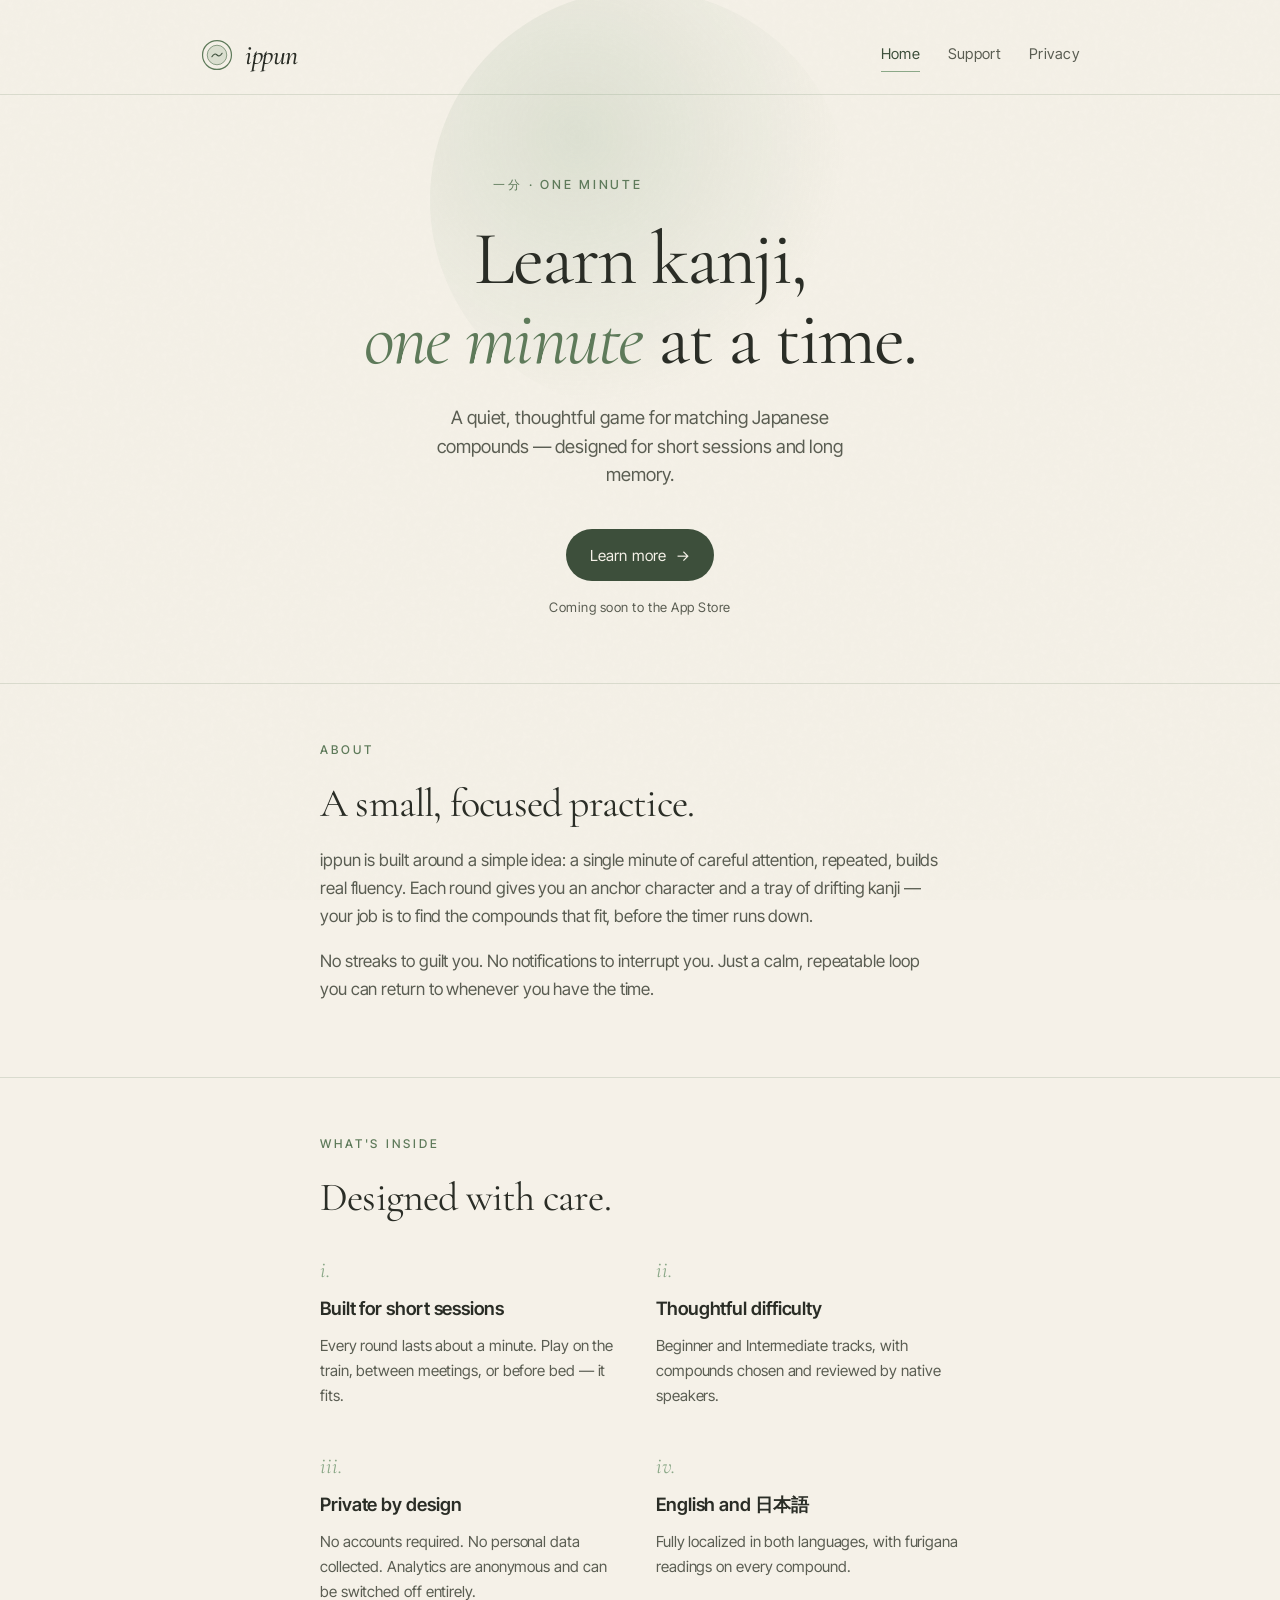
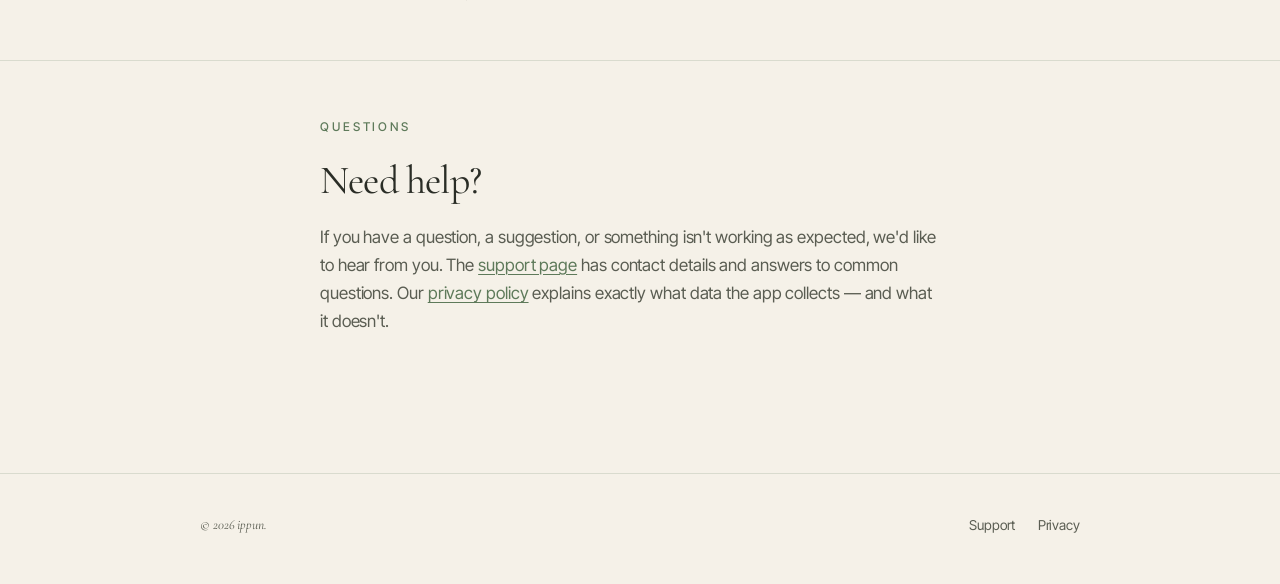
==== commit 7325e5bc: "Add files via upload" ====
--- a/index.html
+++ b/index.html
@@ -1,289 +1,109 @@
 <!DOCTYPE html>
 <html lang="en">
 <head>
-  <meta charset="UTF-8" />
-  <meta name="viewport" content="width=device-width, initial-scale=1.0" />
-  <title>ippun — KANJI MINUTE</title>
-  <meta name="description" content="A 1-minute kanji arcade game for iOS. Tap. Match. Discover." />
-  <link rel="preconnect" href="https://fonts.googleapis.com" />
-  <link rel="preconnect" href="https://fonts.gstatic.com" crossorigin />
-  <link href="https://fonts.googleapis.com/css2?family=Zen+Old+Mincho:wght@400;700;900&family=Shippori+Mincho:wght@400;600&display=swap" rel="stylesheet" />
-
-  <style>
-    :root {
-      --bg:   #0d0d0d;
-      --ink:  #f0ebe0;
-      --red:  #e8392a;
-      --dim:  rgba(240,235,224,0.38);
-    }
-
-    *, *::before, *::after { box-sizing: border-box; margin: 0; padding: 0; }
-
-    body {
-      background: var(--bg);
-      color: var(--ink);
-      font-family: 'Shippori Mincho', Georgia, serif;
-      min-height: 100vh;
-      display: flex;
-      flex-direction: column;
-      align-items: center;
-      justify-content: center;
-      padding: 48px 24px;
-      position: relative;
-      overflow: hidden;
-    }
-
-    /* Big ambient kanji in background */
-    .bg-kanji {
-      position: fixed;
-      font-family: 'Zen Old Mincho', serif;
-      font-weight: 900;
-      font-size: clamp(260px, 40vw, 520px);
-      color: rgba(240,235,224,0.028);
-      user-select: none;
-      pointer-events: none;
-      line-height: 1;
-      right: -4vw;
-      top: 50%;
-      transform: translateY(-50%);
-      letter-spacing: -0.05em;
-      animation: breathe 8s ease-in-out infinite;
-    }
-    @keyframes breathe {
-      0%,100% { opacity: 0.6; }
-      50%      { opacity: 1; }
-    }
-
-    /* Main container */
-    .center {
-      position: relative;
-      z-index: 1;
-      text-align: center;
-      max-width: 480px;
-      display: flex;
-      flex-direction: column;
-      align-items: center;
-    }
-
-    /* Minute countdown chip */
-    .chip {
-      display: inline-flex;
-      align-items: center;
-      gap: 7px;
-      border: 1px solid rgba(240,235,224,0.15);
-      border-radius: 999px;
-      padding: 6px 14px;
-      font-size: 11px;
-      letter-spacing: 0.2em;
-      text-transform: uppercase;
-      color: var(--dim);
-      margin-bottom: 40px;
-      animation: fadeIn 0.6s ease both;
-    }
-    .chip-dot {
-      width: 6px; height: 6px;
-      border-radius: 50%;
-      background: var(--red);
-      animation: pulse 1.4s ease-in-out infinite;
-    }
-    @keyframes pulse {
-      0%,100% { opacity: 1; transform: scale(1); }
-      50%      { opacity: 0.5; transform: scale(0.7); }
-    }
-
-    /* App name */
-    h1 {
-      font-family: 'Zen Old Mincho', serif;
-      font-weight: 900;
-      font-size: clamp(48px, 12vw, 88px);
-      letter-spacing: -0.02em;
-      line-height: 0.95;
-      margin-bottom: 6px;
-      animation: fadeIn 0.6s 0.1s ease both;
-    }
-    h1 span { color: var(--red); }
-
-    .subtitle {
-      font-size: 11px;
-      letter-spacing: 0.28em;
-      text-transform: uppercase;
-      color: var(--dim);
-      margin-bottom: 52px;
-      animation: fadeIn 0.6s 0.2s ease both;
-    }
-
-    /* Kanji tiles demo */
-    .tiles {
-      display: flex;
-      gap: 10px;
-      margin-bottom: 16px;
-      animation: fadeIn 0.6s 0.3s ease both;
-    }
-    .tile {
-      width: 64px;
-      height: 64px;
-      border: 1px solid rgba(240,235,224,0.12);
-      border-radius: 10px;
-      display: flex;
-      align-items: center;
-      justify-content: center;
-      font-family: 'Zen Old Mincho', serif;
-      font-size: 30px;
-      font-weight: 700;
-      color: var(--ink);
-      background: rgba(240,235,224,0.04);
-      cursor: default;
-      transition: background 0.15s, border-color 0.15s, transform 0.15s;
-    }
-    .tile.lit {
-      background: rgba(232,57,42,0.15);
-      border-color: var(--red);
-      color: #fff;
-      transform: scale(1.06);
-    }
-
-    .compound-hint {
-      font-size: 12px;
-      letter-spacing: 0.12em;
-      color: var(--dim);
-      margin-bottom: 56px;
-      height: 18px;
-      animation: fadeIn 0.6s 0.35s ease both;
-    }
-    .compound-hint span {
-      color: rgba(232,57,42,0.8);
-      font-weight: 600;
-    }
-
-    /* App Store button */
-    .appstore {
-      display: inline-flex;
-      align-items: center;
-      gap: 11px;
-      background: var(--ink);
-      color: var(--bg);
-      padding: 13px 26px;
-      border-radius: 10px;
-      text-decoration: none;
-      transition: opacity 0.15s, transform 0.15s;
-      animation: fadeIn 0.6s 0.45s ease both;
-    }
-    .appstore:hover { opacity: 0.88; transform: translateY(-2px); }
-    .appstore-text { display: flex; flex-direction: column; line-height: 1.2; text-align: left; }
-    .appstore-text small {
-      font-size: 9.5px;
-      letter-spacing: 0.12em;
-      text-transform: uppercase;
-      opacity: 0.55;
-    }
-    .appstore-text strong {
-      font-family: 'Zen Old Mincho', serif;
-      font-size: 16px;
-      font-weight: 700;
-    }
-
-    /* Footer */
-    footer {
-      position: fixed;
-      bottom: 0; left: 0; right: 0;
-      padding: 18px 32px;
-      display: flex;
-      justify-content: space-between;
-      align-items: center;
-      font-size: 10.5px;
-      letter-spacing: 0.1em;
-      color: rgba(240,235,224,0.2);
-      z-index: 2;
-    }
-    footer a {
-      color: inherit;
-      text-decoration: none;
-      transition: color 0.15s;
-    }
-    footer a:hover { color: rgba(240,235,224,0.55); }
-    footer nav { display: flex; gap: 24px; }
-
-    @keyframes fadeIn {
-      from { opacity: 0; transform: translateY(12px); }
-      to   { opacity: 1; transform: translateY(0); }
-    }
-
-    @media (max-width: 400px) {
-      .tile { width: 54px; height: 54px; font-size: 24px; }
-    }
-  </style>
+<meta charset="UTF-8">
+<meta name="viewport" content="width=device-width, initial-scale=1.0">
+<meta name="description" content="ippun — a quiet, thoughtful game for learning Japanese kanji through matching and rhythm.">
+<title>ippun — learn kanji, one minute at a time</title>
+<link rel="icon" type="image/svg+xml" href="assets/mark.svg">
+<link rel="preconnect" href="https://fonts.googleapis.com">
+<link rel="preconnect" href="https://fonts.gstatic.com" crossorigin>
+<link href="https://fonts.googleapis.com/css2?family=Cormorant+Garamond:ital,wght@0,400;0,500;0,600;1,400;1,500&family=Inter+Tight:wght@400;500;600&display=swap" rel="stylesheet">
+<link rel="stylesheet" href="assets/style.css">
 </head>
 <body>
 
-  <div class="bg-kanji">漢字</div>
+<header class="site-header">
+  <div class="wrap-wide site-header-inner">
+    <a href="index.html" class="brand">
+      <img src="assets/mark.svg" alt="" class="brand-mark">
+      <span class="brand-name">ippun</span>
+    </a>
+    <nav class="primary" aria-label="Primary">
+      <a href="index.html" aria-current="page">Home</a>
+      <a href="support.html">Support</a>
+      <a href="privacy.html">Privacy</a>
+    </nav>
+  </div>
+</header>
 
-  <div class="center">
+<main>
 
-    <div class="chip">
-      <div class="chip-dot"></div>
-      1 minute arcade
+  <section class="hero">
+    <div class="hero-bowl" aria-hidden="true"></div>
+    <div class="wrap">
+      <p class="eyebrow">一分 · one minute</p>
+      <h1>Learn kanji,<br><em>one minute</em> at a time.</h1>
+      <p class="lede">A quiet, thoughtful game for matching Japanese compounds — designed for short sessions and long memory.</p>
+      <a href="#about" class="hero-cta">
+        Learn more
+        <span aria-hidden="true">→</span>
+      </a>
+      <span class="hero-cta-note">Coming soon to the App Store</span>
     </div>
+  </section>
 
-    <h1>ipp<span>u</span>n</h1>
-    <p class="subtitle">一分 · Kanji Minute</p>
+  <section id="about">
+    <div class="wrap">
+      <p class="section-label">About</p>
+      <h2>A small, focused practice.</h2>
+      <p>ippun is built around a simple idea: a single minute of careful attention, repeated, builds real fluency. Each round gives you an anchor character and a tray of drifting kanji — your job is to find the compounds that fit, before the timer runs down.</p>
+      <p>No streaks to guilt you. No notifications to interrupt you. Just a calm, repeatable loop you can return to whenever you have the time.</p>
+    </div>
+  </section>
 
-    <!-- Animated tile demo -->
-    <div class="tiles">
-      <div class="tile" id="t0">火</div>
-      <div class="tile" id="t1">山</div>
-      <div class="tile" id="t2">水</div>
-      <div class="tile" id="t3">口</div>
+  <section>
+    <div class="wrap">
+      <p class="section-label">What's inside</p>
+      <h2>Designed with care.</h2>
+      <div class="features">
+        <div class="feature">
+          <span class="feature-num">i.</span>
+          <h3>Built for short sessions</h3>
+          <p>Every round lasts about a minute. Play on the train, between meetings, or before bed — it fits.</p>
+        </div>
+        <div class="feature">
+          <span class="feature-num">ii.</span>
+          <h3>Thoughtful difficulty</h3>
+          <p>Beginner and Intermediate tracks, with compounds chosen and reviewed by native speakers.</p>
+        </div>
+        <div class="feature">
+          <span class="feature-num">iii.</span>
+          <h3>Private by design</h3>
+          <p>No accounts required. No personal data collected. Analytics are anonymous and can be switched off entirely.</p>
+        </div>
+        <div class="feature">
+          <span class="feature-num">iv.</span>
+          <h3>English and 日本語</h3>
+          <p>Fully localized in both languages, with furigana readings on every compound.</p>
+        </div>
+      </div>
     </div>
-    <p class="compound-hint" id="hint">&nbsp;</p>
+  </section>
 
-    <a href="https://apps.apple.com" class="appstore">
-      <svg width="22" height="22" viewBox="0 0 24 24" fill="currentColor">
-        <path d="M18.71 19.5c-.83 1.24-1.71 2.45-3.05 2.47-1.34.03-1.77-.79-3.29-.79-1.53 0-2 .77-3.27.82-1.31.05-2.3-1.32-3.14-2.53C4.25 17 2.94 12.45 4.7 9.39c.87-1.52 2.43-2.48 4.12-2.51 1.28-.02 2.5.87 3.29.87.78 0 2.26-1.07 3.8-.91.65.03 2.47.26 3.64 1.98l-.09.06c-.22.15-2.22 1.3-2.2 3.88.04 3.06 2.69 4.08 2.72 4.09-.03.07-.42 1.44-1.37 2.61M13 3.5c.73-.83 1.94-1.46 2.94-1.5.13 1.17-.34 2.35-1.04 3.19-.69.85-1.83 1.51-2.95 1.42-.15-1.15.41-2.35 1.05-3.11z"/>
-      </svg>
-      <div class="appstore-text">
-        <small>Download on the</small>
-        <strong>App Store</strong>
-      </div>
-    </a>
+  <section>
+    <div class="wrap">
+      <p class="section-label">Questions</p>
+      <h2>Need help?</h2>
+      <p>If you have a question, a suggestion, or something isn't working as expected, we'd like to hear from you. The <a href="support.html">support page</a> has contact details and answers to common questions. Our <a href="privacy.html">privacy policy</a> explains exactly what data the app collects — and what it doesn't.</p>
+    </div>
+  </section>
 
+</main>
+
+<footer class="site-footer">
+  <div class="wrap-wide site-footer-inner">
+    <span class="colophon">© <span id="year"></span> ippun.</span>
+    <nav aria-label="Footer">
+      <a href="support.html">Support</a>
+      <a href="privacy.html">Privacy</a>
+    </nav>
   </div>
+</footer>
 
-  <footer>
-    <span>&copy; 2025 ippun</span>
-    <nav>
-      <a href="privacy.html">Privacy</a>
-      <a href="support.html">Support</a>
-    </nav>
-  </footer>
-
-  <script>
-    // Tile tap animation loop hinting at compound matching
-    const sequences = [
-      { tiles: [0, 1], compound: '火山　·　volcano' },
-      { tiles: [2, 3], compound: '水口　·　water inlet' },
-      { tiles: [1, 2], compound: '山水　·　landscape' },
-    ];
-    const tiles = document.querySelectorAll('.tile');
-    const hint  = document.getElementById('hint');
-    let seq = 0;
-
-    function runSeq() {
-      const { tiles: idx, compound } = sequences[seq % sequences.length];
-      tiles[idx[0]].classList.add('lit');
-      setTimeout(() => {
-        tiles[idx[1]].classList.add('lit');
-        hint.innerHTML = `<span>${compound}</span>`;
-      }, 500);
-      setTimeout(() => {
-        tiles.forEach(t => t.classList.remove('lit'));
-        hint.innerHTML = '&nbsp;';
-        seq++;
-        setTimeout(runSeq, 700);
-      }, 2000);
-    }
-
-    setTimeout(runSeq, 1200);
-  </script>
+<script>
+  document.getElementById('year').textContent = new Date().getFullYear();
+</script>
 
 </body>
 </html>
--- a/assets/style.css
+++ b/assets/style.css
@@ -0,0 +1,465 @@
+/* ippun — light matcha aesthetic
+   Refined, minimal, warm. Subtle grain and soft matcha accents. */
+
+:root {
+  /* Matcha palette — warm, powdery, quiet */
+  --cream: #f5f1e8;           /* warm off-white, like rice paper */
+  --cream-soft: #ebe5d6;      /* slightly deeper cream for cards */
+  --matcha: #8ba888;          /* soft matcha green */
+  --matcha-deep: #5e7a5a;     /* deeper accent */
+  --matcha-dark: #3d4f3b;     /* for text contrast */
+  --ink: #2a2d26;             /* warm near-black */
+  --ink-soft: #5a5d52;        /* muted body text */
+  --rule: rgba(94, 122, 90, 0.18);
+
+  --serif: "Cormorant Garamond", "EB Garamond", Georgia, serif;
+  --sans: "Inter Tight", -apple-system, BlinkMacSystemFont, "SF Pro Text", sans-serif;
+  --mono: "JetBrains Mono", ui-monospace, monospace;
+
+  --measure: 62ch;
+  --gutter: clamp(1.25rem, 4vw, 2.5rem);
+}
+
+*, *::before, *::after { box-sizing: border-box; }
+
+html { scroll-behavior: smooth; }
+
+body {
+  margin: 0;
+  background: var(--cream);
+  color: var(--ink);
+  font-family: var(--sans);
+  font-size: 17px;
+  line-height: 1.65;
+  font-weight: 400;
+  -webkit-font-smoothing: antialiased;
+  -moz-osx-font-smoothing: grayscale;
+  letter-spacing: -0.005em;
+  min-height: 100vh;
+  position: relative;
+}
+
+/* Subtle paper grain — gives the cream background texture */
+body::before {
+  content: "";
+  position: fixed;
+  inset: 0;
+  pointer-events: none;
+  z-index: 1;
+  opacity: 0.35;
+  background-image: url("data:image/svg+xml,%3Csvg viewBox='0 0 200 200' xmlns='http://www.w3.org/2000/svg'%3E%3Cfilter id='n'%3E%3CfeTurbulence type='fractalNoise' baseFrequency='0.85' numOctaves='2' stitchTiles='stitch'/%3E%3CfeColorMatrix values='0 0 0 0 0.36 0 0 0 0 0.42 0 0 0 0 0.32 0 0 0 0.09 0'/%3E%3C/filter%3E%3Crect width='100%25' height='100%25' filter='url(%23n)'/%3E%3C/svg%3E");
+}
+
+/* Content sits above grain */
+.site-header, main, .site-footer { position: relative; z-index: 2; }
+
+/* ─── Layout ─────────────────────────────────────────── */
+
+.wrap {
+  max-width: 720px;
+  margin: 0 auto;
+  padding: 0 var(--gutter);
+}
+
+.wrap-wide {
+  max-width: 960px;
+  margin: 0 auto;
+  padding: 0 var(--gutter);
+}
+
+/* ─── Header ─────────────────────────────────────────── */
+
+.site-header {
+  padding: 2rem 0 1rem;
+  border-bottom: 1px solid var(--rule);
+}
+
+.site-header-inner {
+  display: flex;
+  align-items: center;
+  justify-content: space-between;
+  gap: 1.5rem;
+  flex-wrap: wrap;
+}
+
+.brand {
+  display: inline-flex;
+  align-items: center;
+  gap: 0.7rem;
+  text-decoration: none;
+  color: var(--ink);
+}
+
+.brand-mark {
+  width: 34px;
+  height: 34px;
+  flex-shrink: 0;
+}
+
+.brand-name {
+  font-family: var(--serif);
+  font-size: 1.75rem;
+  font-weight: 500;
+  letter-spacing: -0.02em;
+  font-style: italic;
+}
+
+nav.primary {
+  display: flex;
+  gap: 1.75rem;
+  align-items: center;
+}
+
+nav.primary a {
+  color: var(--ink-soft);
+  text-decoration: none;
+  font-size: 0.92rem;
+  letter-spacing: 0.02em;
+  padding: 0.25rem 0;
+  border-bottom: 1px solid transparent;
+  transition: color 0.2s ease, border-color 0.2s ease;
+}
+
+nav.primary a:hover,
+nav.primary a[aria-current="page"] {
+  color: var(--matcha-dark);
+  border-bottom-color: var(--matcha);
+}
+
+/* ─── Hero / Landing ─────────────────────────────────── */
+
+.hero {
+  padding: 5rem 0 4rem;
+  text-align: center;
+  position: relative;
+}
+
+.hero .eyebrow {
+  font-size: 0.78rem;
+  text-transform: uppercase;
+  letter-spacing: 0.22em;
+  color: var(--matcha-deep);
+  margin-bottom: 1.5rem;
+  font-weight: 500;
+}
+
+.hero h1 {
+  font-family: var(--serif);
+  font-weight: 400;
+  font-size: clamp(2.5rem, 7vw, 4.75rem);
+  line-height: 1.05;
+  letter-spacing: -0.025em;
+  margin: 0 0 1.5rem;
+  color: var(--ink);
+}
+
+.hero h1 em {
+  font-style: italic;
+  color: var(--matcha-deep);
+  font-weight: 400;
+}
+
+.hero .lede {
+  font-size: 1.15rem;
+  color: var(--ink-soft);
+  max-width: 40ch;
+  margin: 0 auto 2.5rem;
+  line-height: 1.55;
+}
+
+.hero-cta {
+  display: inline-flex;
+  align-items: center;
+  gap: 0.6rem;
+  padding: 0.85rem 1.5rem;
+  background: var(--matcha-dark);
+  color: var(--cream);
+  text-decoration: none;
+  border-radius: 999px;
+  font-size: 0.95rem;
+  letter-spacing: 0.01em;
+  transition: background 0.2s ease, transform 0.2s ease;
+}
+
+.hero-cta:hover {
+  background: var(--ink);
+  transform: translateY(-1px);
+}
+
+.hero-cta-note {
+  display: block;
+  margin-top: 1rem;
+  font-size: 0.82rem;
+  color: var(--ink-soft);
+  letter-spacing: 0.04em;
+}
+
+/* Decorative circle — evokes a matcha bowl seen from above */
+.hero-bowl {
+  position: absolute;
+  top: 0;
+  left: 50%;
+  transform: translate(-50%, -25%);
+  width: 420px;
+  height: 420px;
+  border-radius: 50%;
+  background: radial-gradient(circle at 35% 35%,
+    rgba(139, 168, 136, 0.22) 0%,
+    rgba(139, 168, 136, 0.08) 45%,
+    transparent 70%);
+  z-index: -1;
+  pointer-events: none;
+}
+
+/* ─── Sections ───────────────────────────────────────── */
+
+section {
+  padding: 3.5rem 0;
+}
+
+section + section {
+  border-top: 1px solid var(--rule);
+}
+
+.section-label {
+  font-size: 0.75rem;
+  text-transform: uppercase;
+  letter-spacing: 0.24em;
+  color: var(--matcha-deep);
+  margin-bottom: 1.25rem;
+  font-weight: 500;
+}
+
+h2 {
+  font-family: var(--serif);
+  font-weight: 400;
+  font-size: clamp(1.75rem, 3.5vw, 2.5rem);
+  line-height: 1.15;
+  letter-spacing: -0.02em;
+  margin: 0 0 1.25rem;
+  color: var(--ink);
+}
+
+h3 {
+  font-family: var(--serif);
+  font-weight: 500;
+  font-size: 1.35rem;
+  line-height: 1.3;
+  margin: 2rem 0 0.75rem;
+  color: var(--ink);
+  letter-spacing: -0.01em;
+}
+
+p {
+  margin: 0 0 1.1rem;
+  max-width: var(--measure);
+  color: var(--ink-soft);
+}
+
+p strong { color: var(--ink); font-weight: 600; }
+
+a { color: var(--matcha-deep); text-decoration: underline; text-decoration-thickness: 1px; text-underline-offset: 3px; }
+a:hover { color: var(--ink); }
+
+/* Feature list on landing */
+.features {
+  display: grid;
+  grid-template-columns: repeat(auto-fit, minmax(220px, 1fr));
+  gap: 2.5rem 2rem;
+  margin-top: 2rem;
+}
+
+.feature .feature-num {
+  font-family: var(--serif);
+  font-style: italic;
+  color: var(--matcha);
+  font-size: 1.4rem;
+  margin-bottom: 0.5rem;
+  display: block;
+}
+
+.feature h3 {
+  margin-top: 0;
+  font-size: 1.15rem;
+  font-weight: 600;
+  font-family: var(--sans);
+  letter-spacing: -0.005em;
+}
+
+.feature p {
+  font-size: 0.95rem;
+  margin: 0;
+}
+
+/* ─── Document pages (support, privacy) ──────────────── */
+
+.doc-header {
+  padding: 3.5rem 0 2rem;
+  border-bottom: 1px solid var(--rule);
+}
+
+.doc-header .kicker {
+  font-size: 0.78rem;
+  text-transform: uppercase;
+  letter-spacing: 0.22em;
+  color: var(--matcha-deep);
+  margin-bottom: 0.75rem;
+}
+
+.doc-header h1 {
+  font-family: var(--serif);
+  font-weight: 400;
+  font-size: clamp(2.25rem, 5vw, 3.25rem);
+  line-height: 1.1;
+  letter-spacing: -0.025em;
+  margin: 0 0 0.75rem;
+  color: var(--ink);
+}
+
+.doc-header .updated {
+  font-size: 0.88rem;
+  color: var(--ink-soft);
+  font-style: italic;
+  font-family: var(--serif);
+}
+
+.doc-body {
+  padding: 2.5rem 0 4rem;
+}
+
+.doc-body ul {
+  padding-left: 1.25rem;
+  margin: 0 0 1.25rem;
+  max-width: var(--measure);
+  color: var(--ink-soft);
+}
+
+.doc-body li {
+  margin-bottom: 0.5rem;
+  padding-left: 0.25rem;
+}
+
+.doc-body li::marker {
+  color: var(--matcha);
+}
+
+/* Contact card */
+.contact-card {
+  margin-top: 2rem;
+  padding: 1.75rem 2rem;
+  background: var(--cream-soft);
+  border-left: 3px solid var(--matcha);
+  border-radius: 4px;
+  max-width: var(--measure);
+}
+
+.contact-card .label {
+  font-size: 0.72rem;
+  text-transform: uppercase;
+  letter-spacing: 0.2em;
+  color: var(--matcha-deep);
+  margin-bottom: 0.4rem;
+}
+
+.contact-card .value {
+  font-family: var(--serif);
+  font-size: 1.25rem;
+  color: var(--ink);
+  word-break: break-word;
+}
+
+.contact-card .value a {
+  color: var(--ink);
+  text-decoration: underline;
+  text-decoration-color: var(--matcha);
+  text-decoration-thickness: 1px;
+  text-underline-offset: 4px;
+}
+
+/* FAQ */
+.faq-item {
+  padding: 1.5rem 0;
+  border-bottom: 1px solid var(--rule);
+  max-width: var(--measure);
+}
+
+.faq-item:last-child { border-bottom: none; }
+
+.faq-item h3 {
+  margin: 0 0 0.5rem;
+  font-size: 1.1rem;
+  font-family: var(--sans);
+  font-weight: 600;
+  color: var(--ink);
+}
+
+.faq-item p {
+  margin: 0;
+  font-size: 0.97rem;
+}
+
+/* ─── Footer ─────────────────────────────────────────── */
+
+.site-footer {
+  margin-top: 4rem;
+  padding: 2.5rem 0 3rem;
+  border-top: 1px solid var(--rule);
+  font-size: 0.85rem;
+  color: var(--ink-soft);
+}
+
+.site-footer-inner {
+  display: flex;
+  justify-content: space-between;
+  align-items: center;
+  gap: 1rem;
+  flex-wrap: wrap;
+}
+
+.site-footer a {
+  color: var(--ink-soft);
+  margin-left: 1.25rem;
+  text-decoration: none;
+}
+
+.site-footer a:hover { color: var(--matcha-dark); }
+
+.site-footer .colophon {
+  font-family: var(--serif);
+  font-style: italic;
+}
+
+/* ─── Animations ─────────────────────────────────────── */
+
+@keyframes rise {
+  from { opacity: 0; transform: translateY(14px); }
+  to   { opacity: 1; transform: translateY(0); }
+}
+
+.hero .eyebrow { animation: rise 0.7s ease 0.05s both; }
+.hero h1       { animation: rise 0.7s ease 0.15s both; }
+.hero .lede    { animation: rise 0.7s ease 0.30s both; }
+.hero-cta      { animation: rise 0.7s ease 0.45s both; }
+.hero-cta-note { animation: rise 0.7s ease 0.55s both; }
+
+@media (prefers-reduced-motion: reduce) {
+  *, *::before, *::after {
+    animation-duration: 0.01ms !important;
+    transition-duration: 0.01ms !important;
+    scroll-behavior: auto !important;
+  }
+}
+
+/* ─── Responsive ─────────────────────────────────────── */
+
+@media (max-width: 640px) {
+  body { font-size: 16px; }
+  .site-header { padding: 1.5rem 0 1rem; }
+  nav.primary { gap: 1.25rem; }
+  nav.primary a { font-size: 0.88rem; }
+  .hero { padding: 3.5rem 0 2.5rem; }
+  .hero-bowl { width: 300px; height: 300px; }
+  section { padding: 2.5rem 0; }
+  .site-footer-inner { flex-direction: column; align-items: flex-start; }
+  .site-footer a { margin-left: 0; margin-right: 1.25rem; }
+}
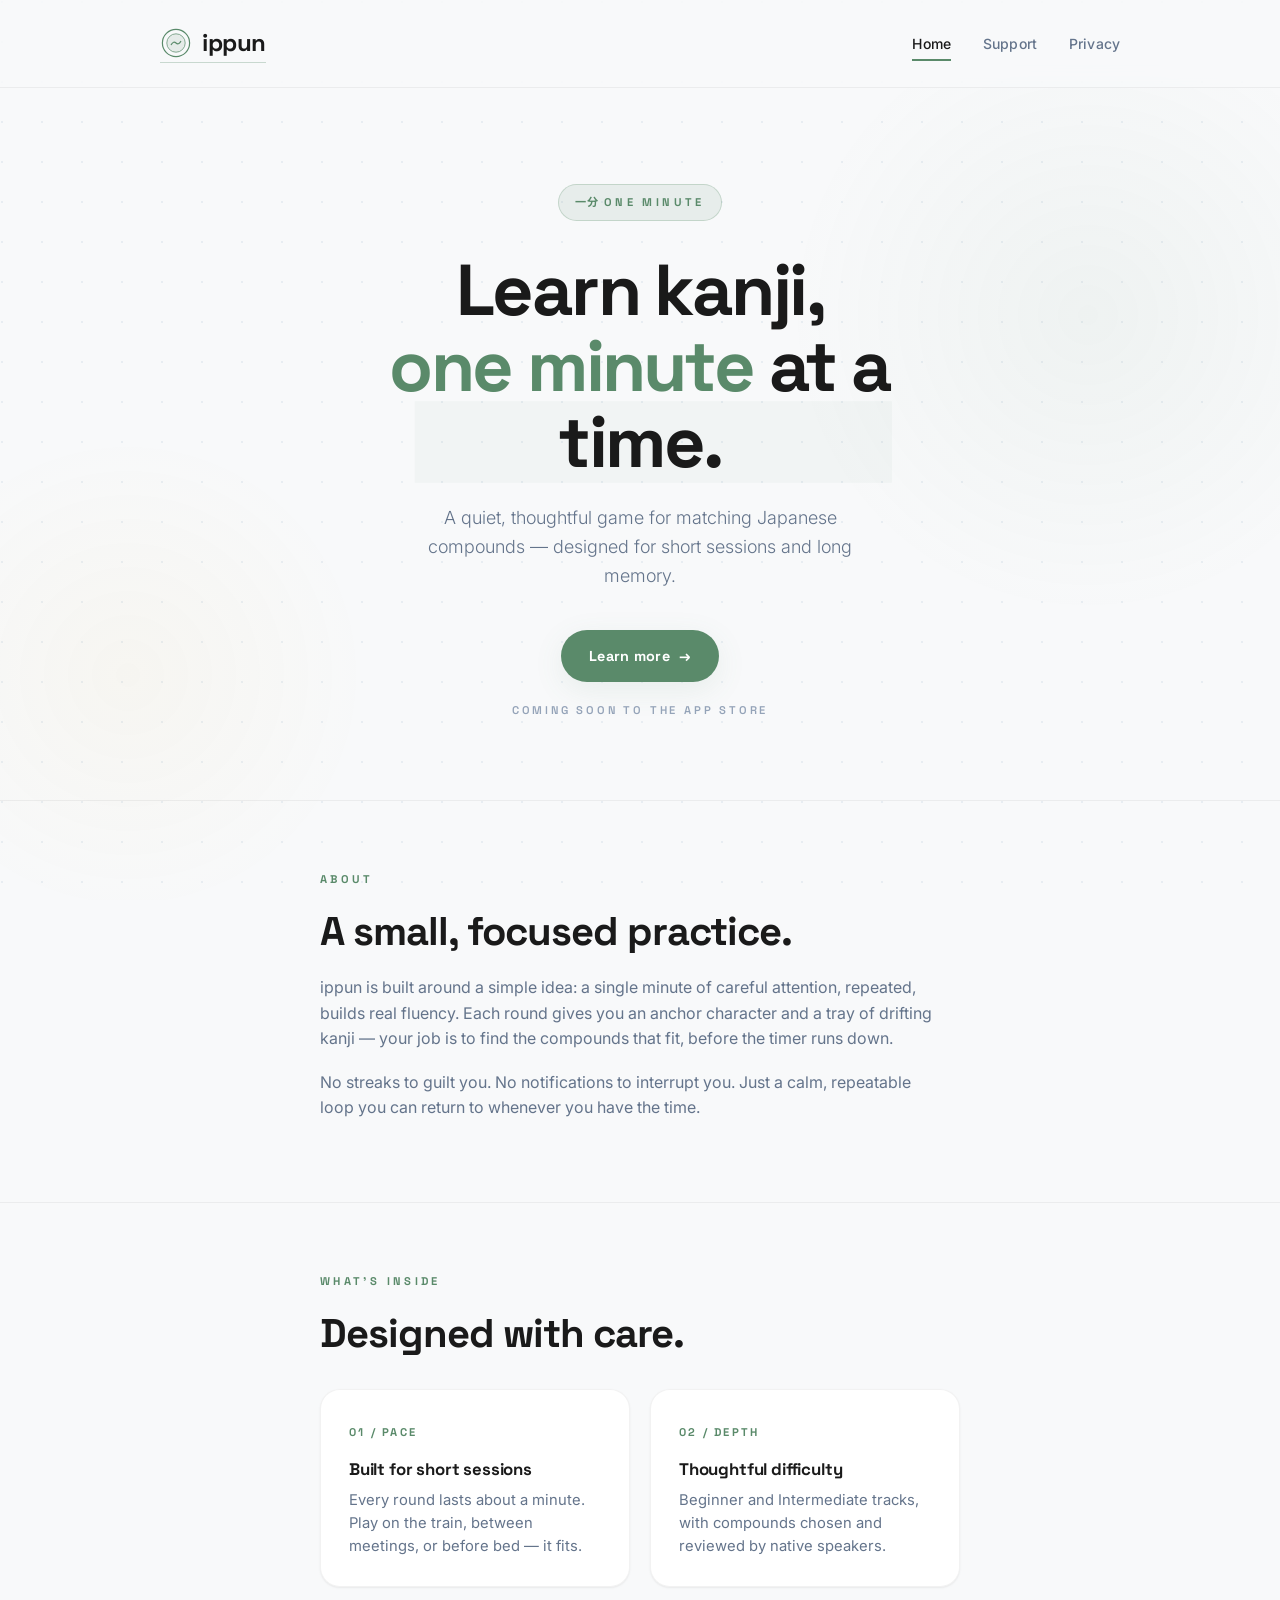
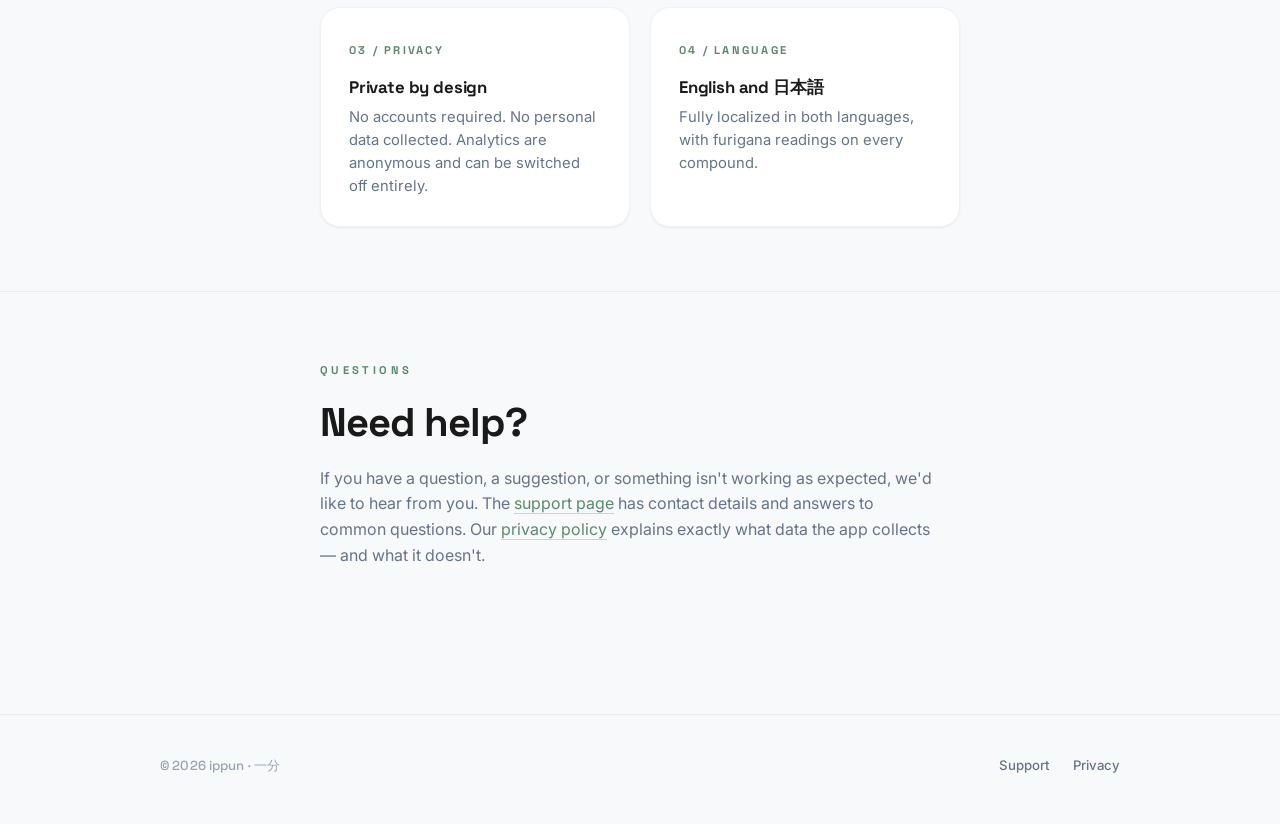
==== commit 0079fee8: "Add files via upload" ====
--- a/index.html
+++ b/index.html
@@ -8,7 +8,7 @@
 <link rel="icon" type="image/svg+xml" href="assets/mark.svg">
 <link rel="preconnect" href="https://fonts.googleapis.com">
 <link rel="preconnect" href="https://fonts.gstatic.com" crossorigin>
-<link href="https://fonts.googleapis.com/css2?family=Cormorant+Garamond:ital,wght@0,400;0,500;0,600;1,400;1,500&family=Inter+Tight:wght@400;500;600&display=swap" rel="stylesheet">
+<link href="https://fonts.googleapis.com/css2?family=Space+Grotesk:wght@300;400;500;600;700&family=Inter:wght@300;400;500;600;700&family=Noto+Sans+JP:wght@400;700;900&display=swap" rel="stylesheet">
 <link rel="stylesheet" href="assets/style.css">
 </head>
 <body>
@@ -30,10 +30,10 @@
 <main>
 
   <section class="hero">
-    <div class="hero-bowl" aria-hidden="true"></div>
+    <div class="hero-kanji-ghost" aria-hidden="true">一</div>
     <div class="wrap">
-      <p class="eyebrow">一分 · one minute</p>
-      <h1>Learn kanji,<br><em>one minute</em> at a time.</h1>
+      <p class="eyebrow"><span class="jp">一分</span>One Minute</p>
+      <h1>Learn kanji,<br><span class="accent">one minute</span> at a time.</h1>
       <p class="lede">A quiet, thoughtful game for matching Japanese compounds — designed for short sessions and long memory.</p>
       <a href="#about" class="hero-cta">
         Learn more
@@ -58,22 +58,22 @@
       <h2>Designed with care.</h2>
       <div class="features">
         <div class="feature">
-          <span class="feature-num">i.</span>
+          <span class="feature-num">01 / Pace</span>
           <h3>Built for short sessions</h3>
           <p>Every round lasts about a minute. Play on the train, between meetings, or before bed — it fits.</p>
         </div>
         <div class="feature">
-          <span class="feature-num">ii.</span>
+          <span class="feature-num">02 / Depth</span>
           <h3>Thoughtful difficulty</h3>
           <p>Beginner and Intermediate tracks, with compounds chosen and reviewed by native speakers.</p>
         </div>
         <div class="feature">
-          <span class="feature-num">iii.</span>
+          <span class="feature-num">03 / Privacy</span>
           <h3>Private by design</h3>
           <p>No accounts required. No personal data collected. Analytics are anonymous and can be switched off entirely.</p>
         </div>
         <div class="feature">
-          <span class="feature-num">iv.</span>
+          <span class="feature-num">04 / Language</span>
           <h3>English and 日本語</h3>
           <p>Fully localized in both languages, with furigana readings on every compound.</p>
         </div>
@@ -93,7 +93,7 @@
 
 <footer class="site-footer">
   <div class="wrap-wide site-footer-inner">
-    <span class="colophon">© <span id="year"></span> ippun.</span>
+    <span class="colophon">© <span id="year"></span> ippun · 一分</span>
     <nav aria-label="Footer">
       <a href="support.html">Support</a>
       <a href="privacy.html">Privacy</a>
--- a/assets/style.css
+++ b/assets/style.css
@@ -1,20 +1,37 @@
-/* ippun — light matcha aesthetic
-   Refined, minimal, warm. Subtle grain and soft matcha accents. */
+/* ippun — Light Matcha (Zen Minimalist)
+   Exact theme tokens mirrored from src/theme/palettes/light.ts
+   Fonts & aesthetic match stitch-style-ref/light_theme/code.html */
 
 :root {
-  /* Matcha palette — warm, powdery, quiet */
-  --cream: #f5f1e8;           /* warm off-white, like rice paper */
-  --cream-soft: #ebe5d6;      /* slightly deeper cream for cards */
-  --matcha: #8ba888;          /* soft matcha green */
-  --matcha-deep: #5e7a5a;     /* deeper accent */
-  --matcha-dark: #3d4f3b;     /* for text contrast */
-  --ink: #2a2d26;             /* warm near-black */
-  --ink-soft: #5a5d52;        /* muted body text */
-  --rule: rgba(94, 122, 90, 0.18);
-
-  --serif: "Cormorant Garamond", "EB Garamond", Georgia, serif;
-  --sans: "Inter Tight", -apple-system, BlinkMacSystemFont, "SF Pro Text", sans-serif;
-  --mono: "JetBrains Mono", ui-monospace, monospace;
+  /* Core palette — from lightPalette */
+  --background: #F8F9FA;
+  --surface: #FFFFFF;
+  --primary: #5A8A6A;              /* Matcha green, muted, earthy */
+  --accent-secondary: #D4A017;     /* Warm gold */
+  --primary-contrast: #FFFFFF;
+
+  /* Text */
+  --text-primary: #1A1A1A;
+  --text-secondary: #64748b;
+  --text-tertiary: #94a3b8;
+
+  /* Borders & subtle surfaces */
+  --card-border: rgba(0, 0, 0, 0.05);
+  --border-subtle: rgba(0, 0, 0, 0.05);
+  --accent-bg: rgba(90, 138, 106, 0.08);
+  --badge-bg: rgba(90, 138, 106, 0.10);
+  --badge-border: rgba(90, 138, 106, 0.25);
+
+  /* Soft shadows — the "soft" shadow style of the light theme */
+  --shadow-sm: 0 1px 2px rgba(0, 0, 0, 0.04), 0 1px 3px rgba(0, 0, 0, 0.04);
+  --shadow-md: 0 4px 12px rgba(0, 0, 0, 0.06), 0 1px 3px rgba(0, 0, 0, 0.04);
+  --shadow-lg: 0 10px 30px rgba(0, 0, 0, 0.08), 0 2px 6px rgba(0, 0, 0, 0.04);
+  --shadow-glow: 0 8px 30px rgba(90, 138, 106, 0.10);
+
+  /* Typography — matches tailwind.config.fontFamily */
+  --font-headline: "Space Grotesk", -apple-system, BlinkMacSystemFont, sans-serif;
+  --font-body: "Inter", -apple-system, BlinkMacSystemFont, sans-serif;
+  --font-kanji: "Noto Sans JP", sans-serif;
 
   --measure: 62ch;
   --gutter: clamp(1.25rem, 4vw, 2.5rem);
@@ -26,32 +43,43 @@
 
 body {
   margin: 0;
-  background: var(--cream);
-  color: var(--ink);
-  font-family: var(--sans);
-  font-size: 17px;
-  line-height: 1.65;
+  background: var(--background);
+  color: var(--text-primary);
+  font-family: var(--font-body);
+  font-size: 16px;
   font-weight: 400;
+  line-height: 1.6;
   -webkit-font-smoothing: antialiased;
   -moz-osx-font-smoothing: grayscale;
-  letter-spacing: -0.005em;
   min-height: 100vh;
   position: relative;
 }
 
-/* Subtle paper grain — gives the cream background texture */
+/* Radial dot pattern — the signature background of the light theme reference */
 body::before {
   content: "";
   position: fixed;
   inset: 0;
   pointer-events: none;
-  z-index: 1;
+  z-index: 0;
   opacity: 0.35;
-  background-image: url("data:image/svg+xml,%3Csvg viewBox='0 0 200 200' xmlns='http://www.w3.org/2000/svg'%3E%3Cfilter id='n'%3E%3CfeTurbulence type='fractalNoise' baseFrequency='0.85' numOctaves='2' stitchTiles='stitch'/%3E%3CfeColorMatrix values='0 0 0 0 0.36 0 0 0 0 0.42 0 0 0 0 0.32 0 0 0 0.09 0'/%3E%3C/filter%3E%3Crect width='100%25' height='100%25' filter='url(%23n)'/%3E%3C/svg%3E");
-}
-
-/* Content sits above grain */
-.site-header, main, .site-footer { position: relative; z-index: 2; }
+  background-image: radial-gradient(circle at 2px 2px, #cbd5e1 1px, transparent 0);
+  background-size: 40px 40px;
+}
+
+/* Soft matcha glow bloom, echoes the reference's primary/5 blurred circles */
+body::after {
+  content: "";
+  position: fixed;
+  inset: 0;
+  pointer-events: none;
+  z-index: 0;
+  background:
+    radial-gradient(500px circle at 85% 35%, rgba(90, 138, 106, 0.06), transparent 60%),
+    radial-gradient(400px circle at 10% 75%, rgba(212, 160, 23, 0.04), transparent 60%);
+}
+
+.site-header, main, .site-footer { position: relative; z-index: 1; }
 
 /* ─── Layout ─────────────────────────────────────────── */
 
@@ -62,7 +90,7 @@
 }
 
 .wrap-wide {
-  max-width: 960px;
+  max-width: 1040px;
   margin: 0 auto;
   padding: 0 var(--gutter);
 }
@@ -70,8 +98,14 @@
 /* ─── Header ─────────────────────────────────────────── */
 
 .site-header {
-  padding: 2rem 0 1rem;
-  border-bottom: 1px solid var(--rule);
+  padding: 1.5rem 0;
+  background: rgba(248, 249, 250, 0.80);
+  backdrop-filter: blur(20px);
+  -webkit-backdrop-filter: blur(20px);
+  border-bottom: 1px solid var(--card-border);
+  position: sticky;
+  top: 0;
+  z-index: 50;
 }
 
 .site-header-inner {
@@ -85,242 +119,323 @@
 .brand {
   display: inline-flex;
   align-items: center;
-  gap: 0.7rem;
+  gap: 0.65rem;
   text-decoration: none;
-  color: var(--ink);
+  color: var(--text-primary);
 }
 
 .brand-mark {
-  width: 34px;
-  height: 34px;
+  width: 32px;
+  height: 32px;
   flex-shrink: 0;
 }
 
 .brand-name {
-  font-family: var(--serif);
-  font-size: 1.75rem;
-  font-weight: 500;
+  font-family: var(--font-headline);
+  font-size: 1.5rem;
+  font-weight: 700;
   letter-spacing: -0.02em;
-  font-style: italic;
+  color: var(--text-primary);
 }
 
 nav.primary {
   display: flex;
-  gap: 1.75rem;
+  gap: 2rem;
   align-items: center;
 }
 
 nav.primary a {
-  color: var(--ink-soft);
+  color: var(--text-secondary);
   text-decoration: none;
-  font-size: 0.92rem;
-  letter-spacing: 0.02em;
+  font-family: var(--font-body);
+  font-size: 0.875rem;
+  font-weight: 500;
+  letter-spacing: 0.01em;
   padding: 0.25rem 0;
-  border-bottom: 1px solid transparent;
-  transition: color 0.2s ease, border-color 0.2s ease;
+  position: relative;
+  transition: color 0.2s ease;
+  border-bottom: none;
+}
+
+nav.primary a::after {
+  content: "";
+  position: absolute;
+  bottom: -2px;
+  left: 0;
+  right: 0;
+  height: 1.5px;
+  background: var(--primary);
+  transform: scaleX(0);
+  transform-origin: left;
+  transition: transform 0.25s ease;
 }
 
 nav.primary a:hover,
 nav.primary a[aria-current="page"] {
-  color: var(--matcha-dark);
-  border-bottom-color: var(--matcha);
+  color: var(--text-primary);
+}
+
+nav.primary a[aria-current="page"]::after,
+nav.primary a:hover::after {
+  transform: scaleX(1);
 }
 
 /* ─── Hero / Landing ─────────────────────────────────── */
 
 .hero {
-  padding: 5rem 0 4rem;
+  padding: 6rem 0 5rem;
   text-align: center;
   position: relative;
 }
 
 .hero .eyebrow {
-  font-size: 0.78rem;
+  display: inline-block;
+  font-family: var(--font-headline);
+  font-size: 0.7rem;
   text-transform: uppercase;
-  letter-spacing: 0.22em;
-  color: var(--matcha-deep);
-  margin-bottom: 1.5rem;
-  font-weight: 500;
+  letter-spacing: 0.3em;
+  color: var(--primary);
+  font-weight: 700;
+  margin-bottom: 2rem;
+  padding: 0.5rem 1rem;
+  background: var(--badge-bg);
+  border: 1px solid var(--badge-border);
+  border-radius: 999px;
+}
+
+.hero .eyebrow .jp {
+  font-family: var(--font-kanji);
+  font-weight: 700;
+  letter-spacing: 0.05em;
+  margin-right: 0.35rem;
 }
 
 .hero h1 {
-  font-family: var(--serif);
-  font-weight: 400;
-  font-size: clamp(2.5rem, 7vw, 4.75rem);
+  font-family: var(--font-headline);
+  font-weight: 700;
+  font-size: clamp(2.5rem, 6.5vw, 4.5rem);
   line-height: 1.05;
-  letter-spacing: -0.025em;
+  letter-spacing: -0.035em;
   margin: 0 0 1.5rem;
-  color: var(--ink);
-}
-
-.hero h1 em {
-  font-style: italic;
-  color: var(--matcha-deep);
-  font-weight: 400;
+  color: var(--text-primary);
+}
+
+.hero h1 .accent {
+  color: var(--primary);
+  font-weight: 700;
 }
 
 .hero .lede {
-  font-size: 1.15rem;
-  color: var(--ink-soft);
-  max-width: 40ch;
+  font-family: var(--font-body);
+  font-size: 1.125rem;
+  font-weight: 300;
+  color: var(--text-secondary);
+  max-width: 44ch;
   margin: 0 auto 2.5rem;
-  line-height: 1.55;
+  line-height: 1.6;
 }
 
 .hero-cta {
   display: inline-flex;
   align-items: center;
-  gap: 0.6rem;
-  padding: 0.85rem 1.5rem;
-  background: var(--matcha-dark);
-  color: var(--cream);
+  gap: 0.55rem;
+  padding: 0.9rem 1.75rem;
+  background: var(--primary);
+  color: var(--primary-contrast);
   text-decoration: none;
   border-radius: 999px;
-  font-size: 0.95rem;
-  letter-spacing: 0.01em;
-  transition: background 0.2s ease, transform 0.2s ease;
+  font-family: var(--font-headline);
+  font-size: 0.9rem;
+  font-weight: 700;
+  letter-spacing: 0.02em;
+  box-shadow: var(--shadow-glow);
+  transition: transform 0.2s ease, box-shadow 0.2s ease;
+  border-bottom: none;
 }
 
 .hero-cta:hover {
-  background: var(--ink);
   transform: translateY(-1px);
+  box-shadow: 0 12px 40px rgba(90, 138, 106, 0.18);
+  color: var(--primary-contrast);
 }
 
 .hero-cta-note {
   display: block;
-  margin-top: 1rem;
-  font-size: 0.82rem;
-  color: var(--ink-soft);
-  letter-spacing: 0.04em;
-}
-
-/* Decorative circle — evokes a matcha bowl seen from above */
-.hero-bowl {
+  margin-top: 1.25rem;
+  font-family: var(--font-headline);
+  font-size: 0.7rem;
+  text-transform: uppercase;
+  letter-spacing: 0.25em;
+  color: var(--text-tertiary);
+  font-weight: 600;
+}
+
+/* Giant ghost kanji behind the hero — "一" (one) for "ippun / 一分" */
+.hero-kanji-ghost {
   position: absolute;
-  top: 0;
+  top: 50%;
   left: 50%;
-  transform: translate(-50%, -25%);
-  width: 420px;
-  height: 420px;
-  border-radius: 50%;
-  background: radial-gradient(circle at 35% 35%,
-    rgba(139, 168, 136, 0.22) 0%,
-    rgba(139, 168, 136, 0.08) 45%,
-    transparent 70%);
+  transform: translate(-50%, -55%);
+  font-family: var(--font-kanji);
+  font-weight: 900;
+  font-size: clamp(18rem, 45vw, 32rem);
+  color: var(--primary);
+  opacity: 0.04;
+  line-height: 1;
+  letter-spacing: -0.05em;
+  pointer-events: none;
+  user-select: none;
   z-index: -1;
-  pointer-events: none;
 }
 
 /* ─── Sections ───────────────────────────────────────── */
 
 section {
-  padding: 3.5rem 0;
+  padding: 4rem 0;
 }
 
 section + section {
-  border-top: 1px solid var(--rule);
+  border-top: 1px solid var(--border-subtle);
 }
 
 .section-label {
-  font-size: 0.75rem;
+  display: inline-block;
+  font-family: var(--font-headline);
+  font-size: 0.7rem;
   text-transform: uppercase;
-  letter-spacing: 0.24em;
-  color: var(--matcha-deep);
+  letter-spacing: 0.3em;
+  color: var(--primary);
   margin-bottom: 1.25rem;
-  font-weight: 500;
+  font-weight: 700;
 }
 
 h2 {
-  font-family: var(--serif);
-  font-weight: 400;
+  font-family: var(--font-headline);
+  font-weight: 700;
   font-size: clamp(1.75rem, 3.5vw, 2.5rem);
   line-height: 1.15;
-  letter-spacing: -0.02em;
+  letter-spacing: -0.025em;
   margin: 0 0 1.25rem;
-  color: var(--ink);
+  color: var(--text-primary);
 }
 
 h3 {
-  font-family: var(--serif);
-  font-weight: 500;
-  font-size: 1.35rem;
-  line-height: 1.3;
-  margin: 2rem 0 0.75rem;
-  color: var(--ink);
-  letter-spacing: -0.01em;
+  font-family: var(--font-headline);
+  font-weight: 600;
+  font-size: 1.15rem;
+  line-height: 1.35;
+  margin: 2.25rem 0 0.75rem;
+  color: var(--text-primary);
+  letter-spacing: -0.015em;
 }
 
 p {
   margin: 0 0 1.1rem;
   max-width: var(--measure);
-  color: var(--ink-soft);
-}
-
-p strong { color: var(--ink); font-weight: 600; }
-
-a { color: var(--matcha-deep); text-decoration: underline; text-decoration-thickness: 1px; text-underline-offset: 3px; }
-a:hover { color: var(--ink); }
-
-/* Feature list on landing */
+  color: var(--text-secondary);
+  font-weight: 400;
+}
+
+p strong { color: var(--text-primary); font-weight: 600; }
+
+a {
+  color: var(--primary);
+  text-decoration: none;
+  border-bottom: 1px solid rgba(90, 138, 106, 0.3);
+  transition: border-color 0.2s ease, color 0.2s ease;
+}
+
+a:hover {
+  color: var(--text-primary);
+  border-bottom-color: var(--text-primary);
+}
+
+/* Features grid on landing */
 .features {
   display: grid;
-  grid-template-columns: repeat(auto-fit, minmax(220px, 1fr));
-  gap: 2.5rem 2rem;
+  grid-template-columns: repeat(auto-fit, minmax(240px, 1fr));
+  gap: 1.25rem;
   margin-top: 2rem;
 }
 
+.feature {
+  background: var(--surface);
+  border: 1px solid var(--card-border);
+  border-radius: 20px;
+  padding: 1.75rem;
+  box-shadow: var(--shadow-sm);
+  transition: transform 0.2s ease, box-shadow 0.2s ease, border-color 0.2s ease;
+}
+
+.feature:hover {
+  transform: translateY(-2px);
+  box-shadow: var(--shadow-md);
+  border-color: rgba(90, 138, 106, 0.20);
+}
+
 .feature .feature-num {
-  font-family: var(--serif);
-  font-style: italic;
-  color: var(--matcha);
-  font-size: 1.4rem;
-  margin-bottom: 0.5rem;
-  display: block;
+  display: inline-block;
+  font-family: var(--font-headline);
+  font-size: 0.7rem;
+  color: var(--primary);
+  margin-bottom: 1rem;
+  letter-spacing: 0.2em;
+  font-weight: 700;
+  text-transform: uppercase;
 }
 
 .feature h3 {
-  margin-top: 0;
-  font-size: 1.15rem;
-  font-weight: 600;
-  font-family: var(--sans);
-  letter-spacing: -0.005em;
+  margin: 0 0 0.5rem;
+  font-size: 1.05rem;
+  font-weight: 700;
+  font-family: var(--font-headline);
+  letter-spacing: -0.01em;
+  color: var(--text-primary);
 }
 
 .feature p {
-  font-size: 0.95rem;
+  font-size: 0.925rem;
   margin: 0;
+  line-height: 1.55;
 }
 
 /* ─── Document pages (support, privacy) ──────────────── */
 
 .doc-header {
-  padding: 3.5rem 0 2rem;
-  border-bottom: 1px solid var(--rule);
+  padding: 4rem 0 2.5rem;
+  border-bottom: 1px solid var(--border-subtle);
 }
 
 .doc-header .kicker {
-  font-size: 0.78rem;
+  display: inline-block;
+  font-family: var(--font-headline);
+  font-size: 0.7rem;
   text-transform: uppercase;
-  letter-spacing: 0.22em;
-  color: var(--matcha-deep);
-  margin-bottom: 0.75rem;
+  letter-spacing: 0.3em;
+  color: var(--primary);
+  margin-bottom: 1rem;
+  font-weight: 700;
+  padding: 0.4rem 0.9rem;
+  background: var(--badge-bg);
+  border: 1px solid var(--badge-border);
+  border-radius: 999px;
 }
 
 .doc-header h1 {
-  font-family: var(--serif);
-  font-weight: 400;
+  font-family: var(--font-headline);
+  font-weight: 700;
   font-size: clamp(2.25rem, 5vw, 3.25rem);
   line-height: 1.1;
-  letter-spacing: -0.025em;
+  letter-spacing: -0.03em;
   margin: 0 0 0.75rem;
-  color: var(--ink);
+  color: var(--text-primary);
 }
 
 .doc-header .updated {
-  font-size: 0.88rem;
-  color: var(--ink-soft);
-  font-style: italic;
-  font-family: var(--serif);
+  font-size: 0.875rem;
+  color: var(--text-secondary);
+  font-family: var(--font-body);
+  font-weight: 400;
 }
 
 .doc-body {
@@ -331,7 +446,7 @@
   padding-left: 1.25rem;
   margin: 0 0 1.25rem;
   max-width: var(--measure);
-  color: var(--ink-soft);
+  color: var(--text-secondary);
 }
 
 .doc-body li {
@@ -340,62 +455,81 @@
 }
 
 .doc-body li::marker {
-  color: var(--matcha);
+  color: var(--primary);
 }
 
 /* Contact card */
 .contact-card {
   margin-top: 2rem;
   padding: 1.75rem 2rem;
-  background: var(--cream-soft);
-  border-left: 3px solid var(--matcha);
-  border-radius: 4px;
+  background: var(--surface);
+  border: 1px solid var(--card-border);
+  border-left: 3px solid var(--primary);
+  border-radius: 16px;
   max-width: var(--measure);
+  box-shadow: var(--shadow-sm);
 }
 
 .contact-card .label {
-  font-size: 0.72rem;
+  font-family: var(--font-headline);
+  font-size: 0.65rem;
   text-transform: uppercase;
-  letter-spacing: 0.2em;
-  color: var(--matcha-deep);
-  margin-bottom: 0.4rem;
+  letter-spacing: 0.28em;
+  color: var(--primary);
+  margin-bottom: 0.5rem;
+  font-weight: 700;
 }
 
 .contact-card .value {
-  font-family: var(--serif);
+  font-family: var(--font-headline);
   font-size: 1.25rem;
-  color: var(--ink);
+  font-weight: 600;
+  color: var(--text-primary);
   word-break: break-word;
+  letter-spacing: -0.01em;
 }
 
 .contact-card .value a {
-  color: var(--ink);
-  text-decoration: underline;
-  text-decoration-color: var(--matcha);
-  text-decoration-thickness: 1px;
-  text-underline-offset: 4px;
+  color: var(--text-primary);
+  border-bottom: 1.5px solid var(--primary);
+}
+
+.contact-card .value a:hover {
+  color: var(--primary);
 }
 
 /* FAQ */
 .faq-item {
   padding: 1.5rem 0;
-  border-bottom: 1px solid var(--rule);
+  border-bottom: 1px solid var(--border-subtle);
   max-width: var(--measure);
 }
 
-.faq-item:last-child { border-bottom: none; }
+.faq-item:last-of-type { border-bottom: none; }
 
 .faq-item h3 {
   margin: 0 0 0.5rem;
-  font-size: 1.1rem;
-  font-family: var(--sans);
+  font-size: 1rem;
+  font-family: var(--font-headline);
   font-weight: 600;
-  color: var(--ink);
+  color: var(--text-primary);
+  letter-spacing: -0.005em;
 }
 
 .faq-item p {
   margin: 0;
-  font-size: 0.97rem;
+  font-size: 0.95rem;
+  line-height: 1.6;
+}
+
+.faq-item em {
+  font-style: normal;
+  font-weight: 600;
+  color: var(--text-primary);
+  background: var(--accent-bg);
+  padding: 0.1rem 0.4rem;
+  border-radius: 4px;
+  font-size: 0.9em;
 }
 
 /* ─── Footer ─────────────────────────────────────────── */
@@ -403,9 +537,9 @@
 .site-footer {
   margin-top: 4rem;
   padding: 2.5rem 0 3rem;
-  border-top: 1px solid var(--rule);
-  font-size: 0.85rem;
-  color: var(--ink-soft);
+  border-top: 1px solid var(--border-subtle);
+  font-size: 0.825rem;
+  color: var(--text-tertiary);
 }
 
 .site-footer-inner {
@@ -416,31 +550,38 @@
   flex-wrap: wrap;
 }
 
+.site-footer .colophon {
+  font-family: var(--font-headline);
+  font-weight: 500;
+  letter-spacing: 0.01em;
+}
+
+.site-footer nav {
+  display: flex;
+  gap: 1.5rem;
+}
+
 .site-footer a {
-  color: var(--ink-soft);
-  margin-left: 1.25rem;
-  text-decoration: none;
-}
-
-.site-footer a:hover { color: var(--matcha-dark); }
-
-.site-footer .colophon {
-  font-family: var(--serif);
-  font-style: italic;
-}
+  color: var(--text-secondary);
+  border-bottom: none;
+  font-family: var(--font-body);
+  font-weight: 500;
+}
+
+.site-footer a:hover { color: var(--primary); }
 
 /* ─── Animations ─────────────────────────────────────── */
 
 @keyframes rise {
-  from { opacity: 0; transform: translateY(14px); }
+  from { opacity: 0; transform: translateY(12px); }
   to   { opacity: 1; transform: translateY(0); }
 }
 
-.hero .eyebrow { animation: rise 0.7s ease 0.05s both; }
-.hero h1       { animation: rise 0.7s ease 0.15s both; }
-.hero .lede    { animation: rise 0.7s ease 0.30s both; }
-.hero-cta      { animation: rise 0.7s ease 0.45s both; }
-.hero-cta-note { animation: rise 0.7s ease 0.55s both; }
+.hero .eyebrow   { animation: rise 0.7s ease 0.05s both; }
+.hero h1         { animation: rise 0.7s ease 0.15s both; }
+.hero .lede      { animation: rise 0.7s ease 0.30s both; }
+.hero-cta        { animation: rise 0.7s ease 0.45s both; }
+.hero-cta-note   { animation: rise 0.7s ease 0.55s both; }
 
 @media (prefers-reduced-motion: reduce) {
   *, *::before, *::after {
@@ -453,13 +594,13 @@
 /* ─── Responsive ─────────────────────────────────────── */
 
 @media (max-width: 640px) {
-  body { font-size: 16px; }
-  .site-header { padding: 1.5rem 0 1rem; }
+  .site-header { padding: 1rem 0; }
   nav.primary { gap: 1.25rem; }
-  nav.primary a { font-size: 0.88rem; }
-  .hero { padding: 3.5rem 0 2.5rem; }
-  .hero-bowl { width: 300px; height: 300px; }
-  section { padding: 2.5rem 0; }
+  nav.primary a { font-size: 0.825rem; }
+  .hero { padding: 4rem 0 3rem; }
+  .hero-kanji-ghost { font-size: 18rem; }
+  section { padding: 3rem 0; }
+  .feature { padding: 1.5rem; }
   .site-footer-inner { flex-direction: column; align-items: flex-start; }
-  .site-footer a { margin-left: 0; margin-right: 1.25rem; }
-}
+  .site-footer nav { gap: 1.25rem; }
+}
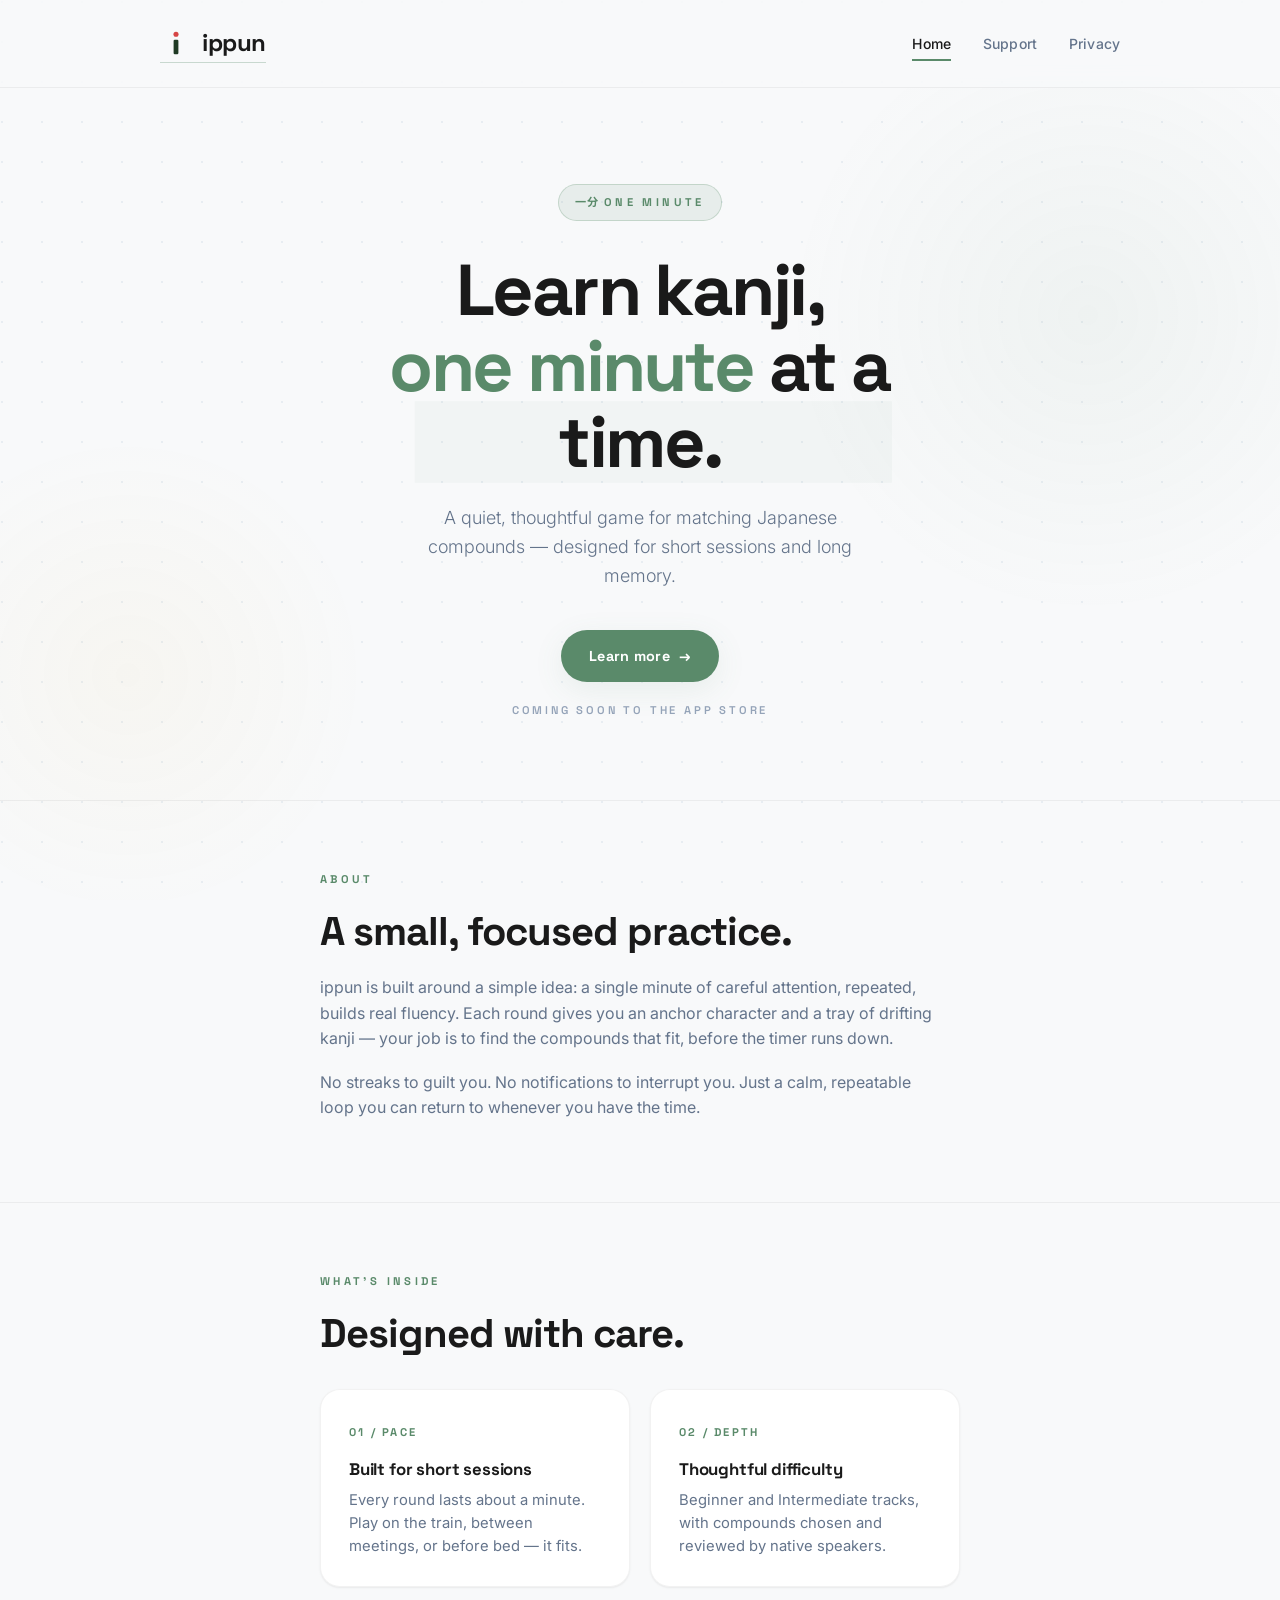
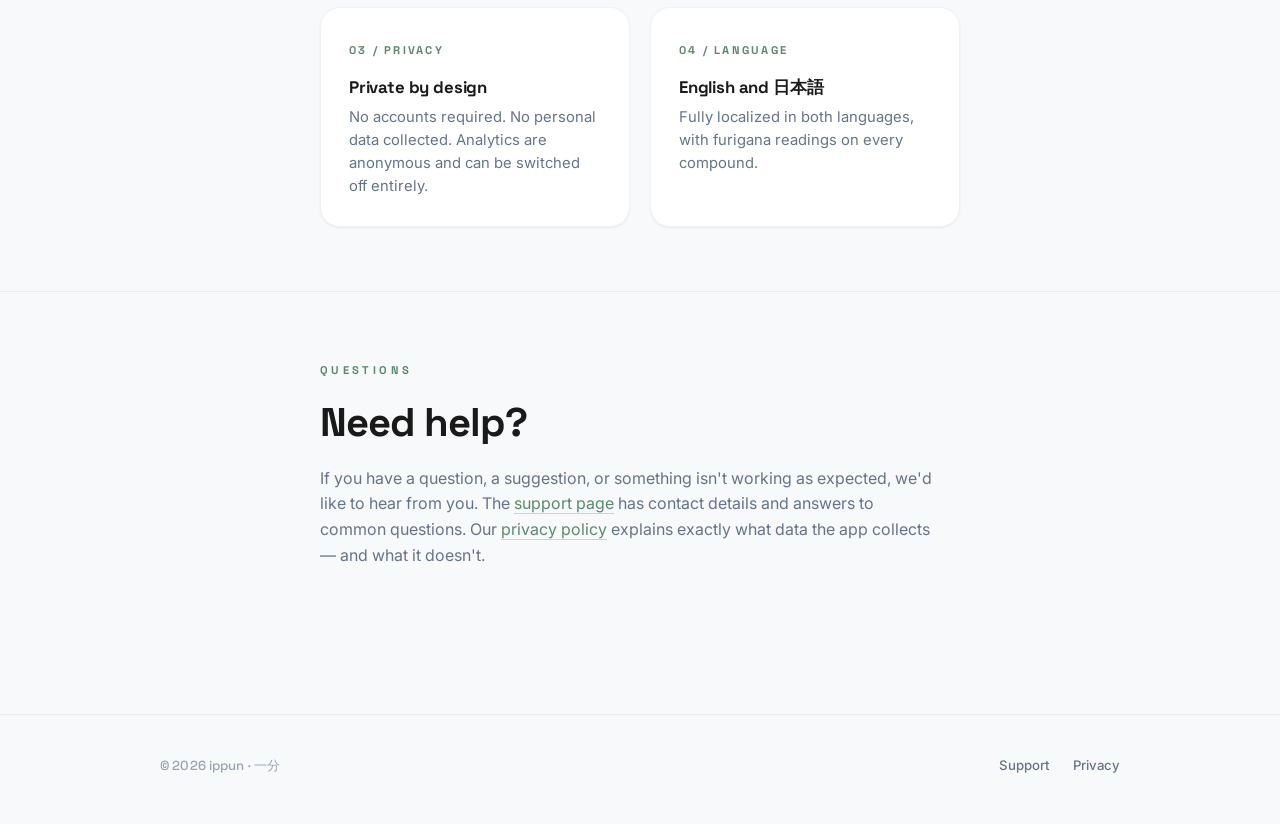
==== commit b6930827: "Update index.html" ====
--- a/index.html
+++ b/index.html
@@ -5,7 +5,6 @@
 <meta name="viewport" content="width=device-width, initial-scale=1.0">
 <meta name="description" content="ippun — a quiet, thoughtful game for learning Japanese kanji through matching and rhythm.">
 <title>ippun — learn kanji, one minute at a time</title>
-<link rel="icon" type="image/svg+xml" href="assets/mark.svg">
 <link rel="preconnect" href="https://fonts.googleapis.com">
 <link rel="preconnect" href="https://fonts.gstatic.com" crossorigin>
 <link href="https://fonts.googleapis.com/css2?family=Space+Grotesk:wght@300;400;500;600;700&family=Inter:wght@300;400;500;600;700&family=Noto+Sans+JP:wght@400;700;900&display=swap" rel="stylesheet">
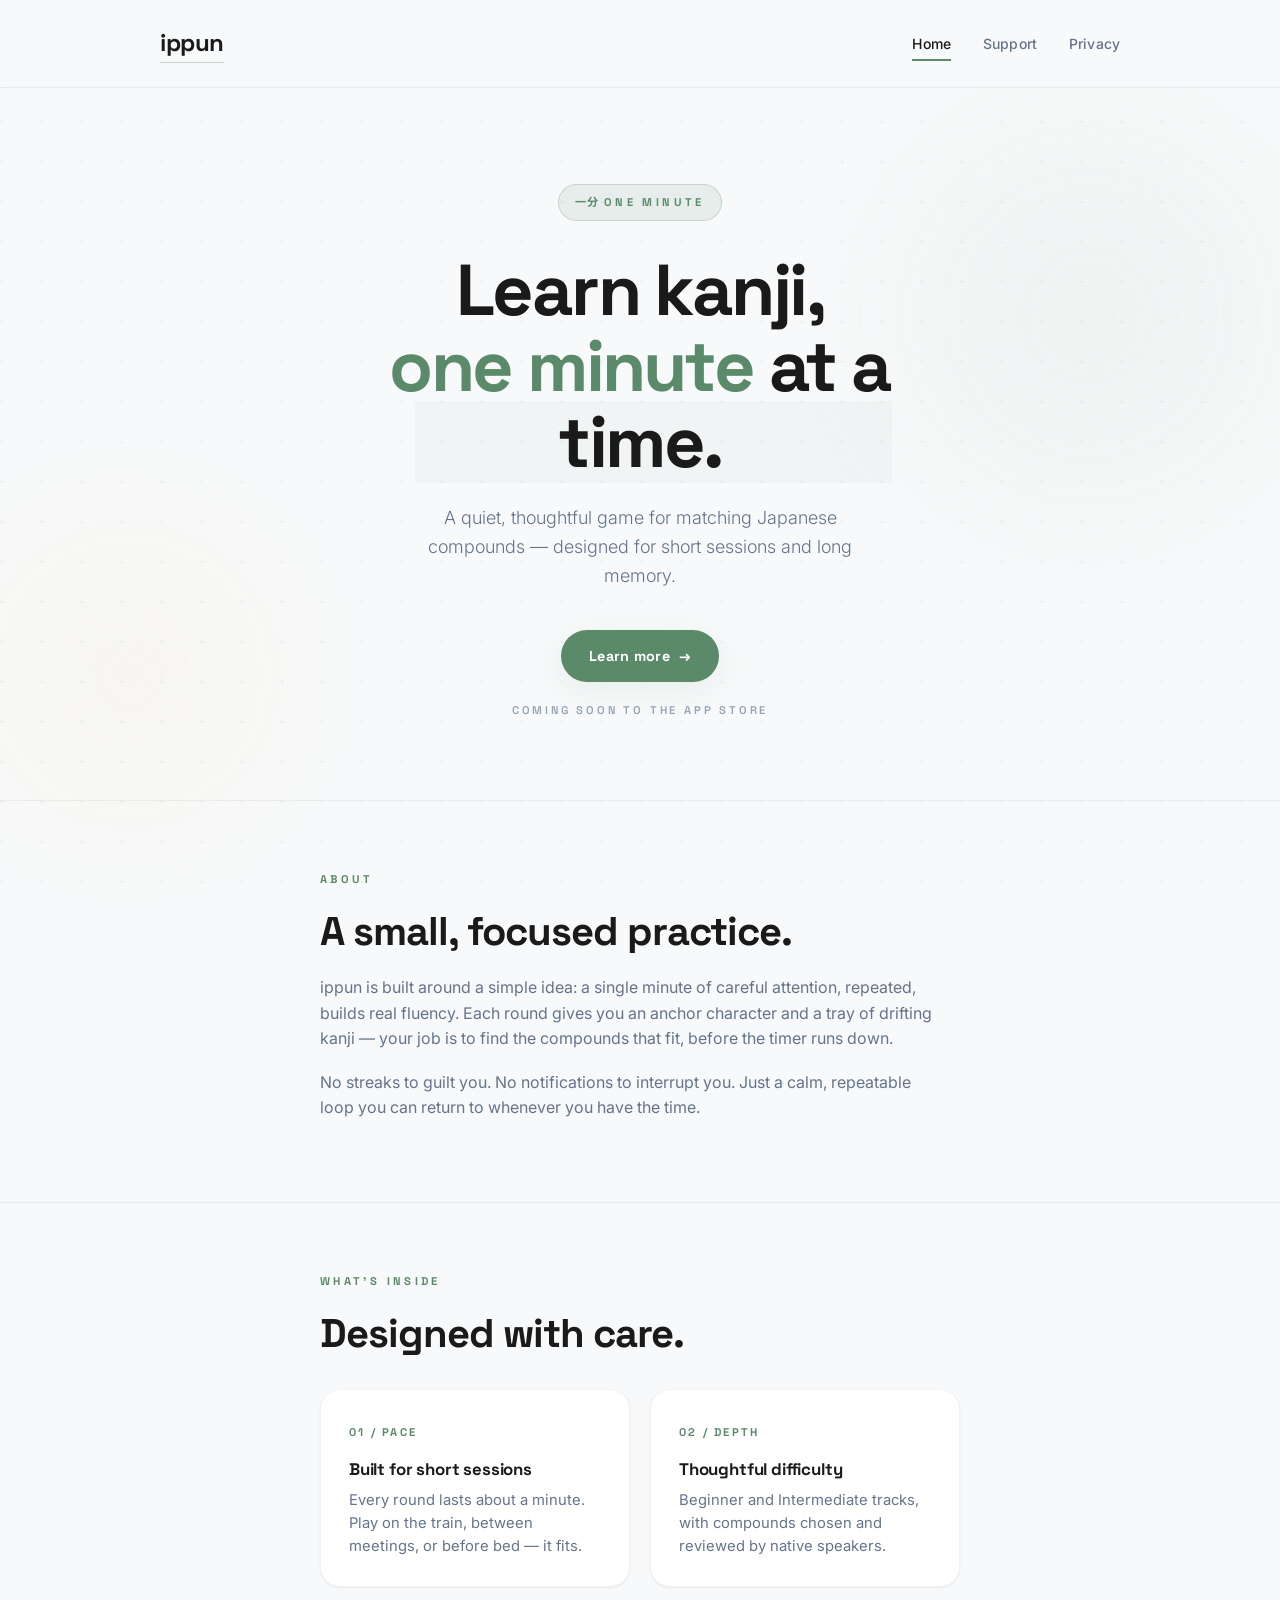
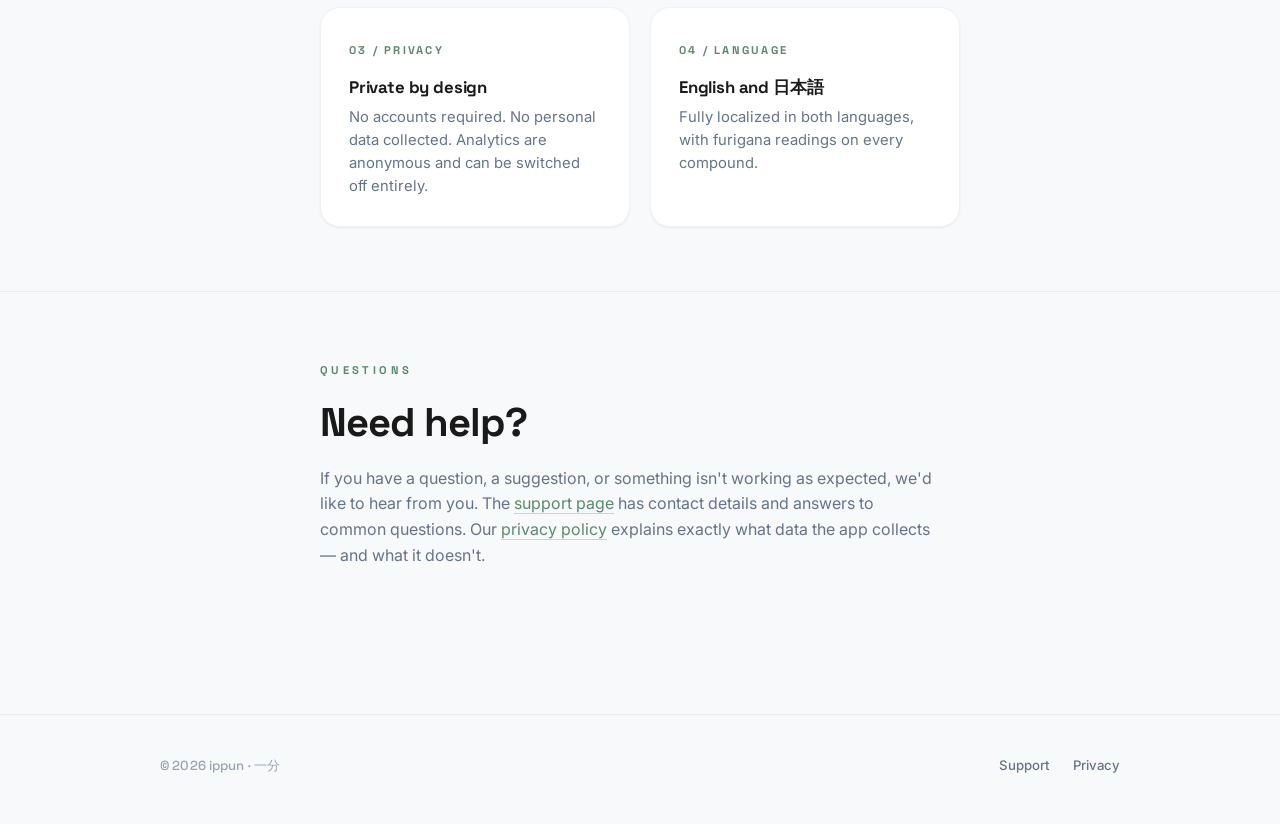
==== commit 423a450b: "Update index.html" ====
--- a/index.html
+++ b/index.html
@@ -15,7 +15,6 @@
 <header class="site-header">
   <div class="wrap-wide site-header-inner">
     <a href="index.html" class="brand">
-      <img src="assets/mark.svg" alt="" class="brand-mark">
       <span class="brand-name">ippun</span>
     </a>
     <nav class="primary" aria-label="Primary">
